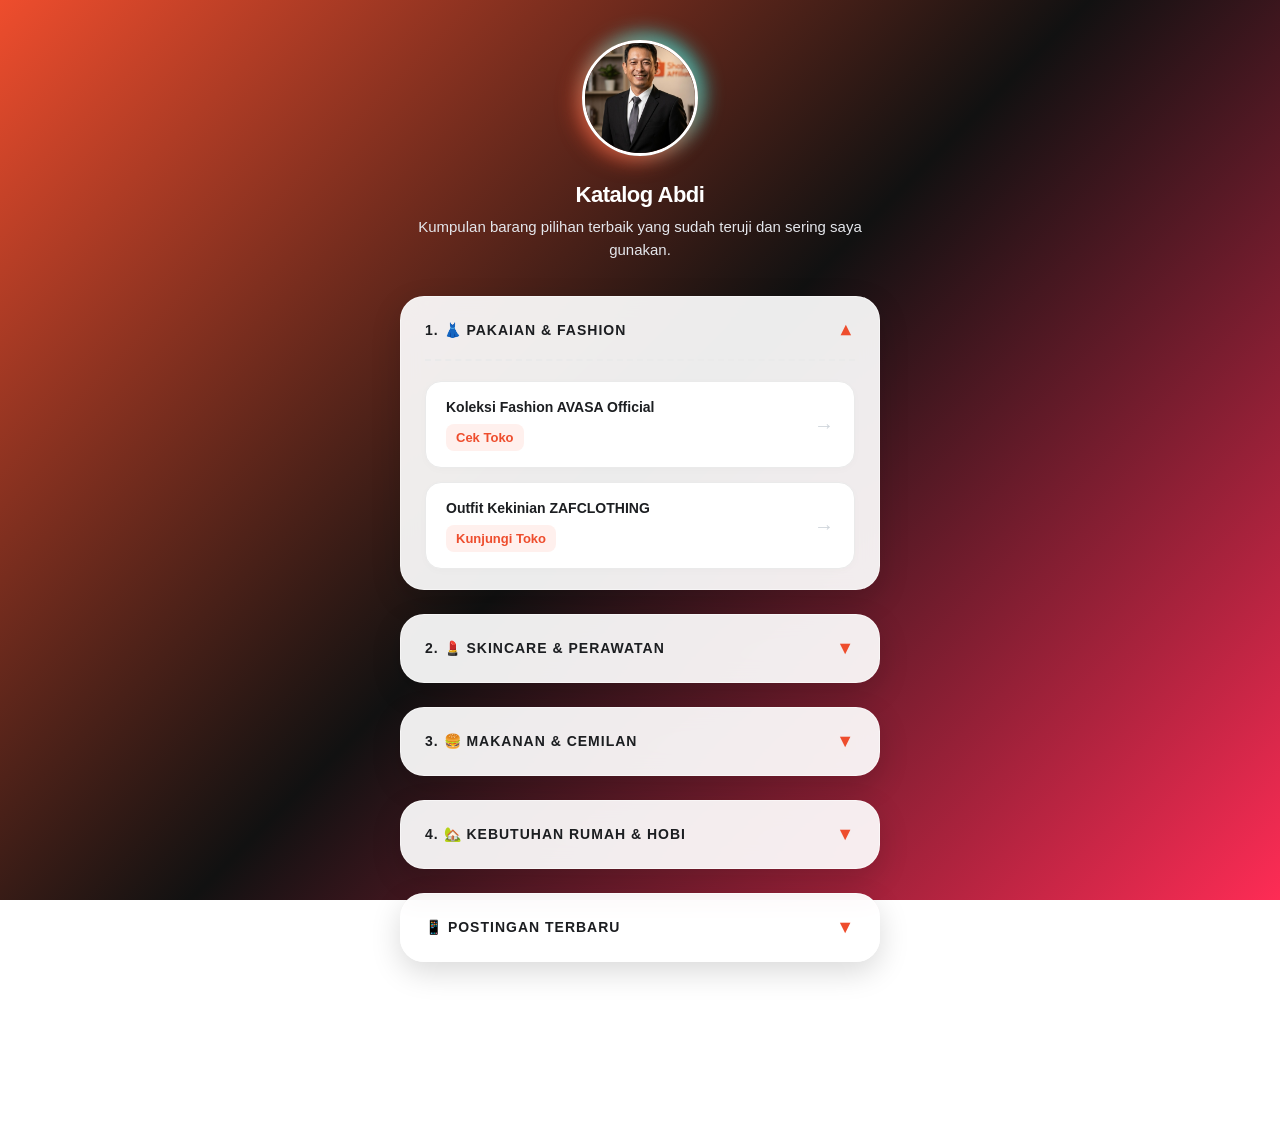
==== index.html @ 05d5362e "Update index.html" ====
<!DOCTYPE html>

<html lang="id">
<head>
<meta charset="UTF-8">
<meta name="viewport" content="width=device-width, initial-scale=1.0">
<title>Rekomendasi Pilihan | abdisyaif.com</title>

<link rel="icon" type="image/png" href="favicon.png">

<style>
    :root {
        --primary: #ee4d2d; /* Warna khas Shopee */
        --bg-color: #f0f2f5;
        --text-main: #1c1e21;
        --text-muted: #606770;
        --card-bg: #ffffff;
    }

    body { 
        font-family: -apple-system, BlinkMacSystemFont, "Segoe UI", Roboto, Helvetica, Arial, sans-serif; 
        background: linear-gradient(135deg, #ee4d2d 0%, #111111 50%, #fe2c55 100%);
        background-attachment: fixed; 
        color: var(--text-main); 
        margin: 0; 
        padding: 0; 
        line-height: 1.5;
        min-height: 100vh;
    }

    .container { 
        max-width: 480px; 
        margin: 0 auto; 
        padding: 40px 20px; 
    }

    /* Bagian Profil */
    .profile-section { 
        text-align: center; 
        margin-bottom: 35px; 
    }

   .profile-img { 
        width: 110px; 
        height: 110px; 
        border-radius: 50%; 
        object-fit: cover;
        border: 3px solid #ffffff;
        box-shadow: -5px 5px 20px rgba(238, 77, 45, 0.8), 5px -5px 20px rgba(37, 244, 238, 0.8);
        margin-bottom: 15px;
    }

    .profile-name { 
        font-size: 22px; 
        font-weight: 700; 
        margin: 0 0 5px 0; 
        letter-spacing: -0.5px;
        color: #ffffff; 
    }

    .profile-bio { 
        font-size: 15px; 
        color: #e4e6eb; 
        margin: 0; 
    }
    
    /* Menu Lipat (Accordion / Details) - Premium Glassmorphism */
    details.category-card { 
        background: rgba(255, 255, 255, 0.92); 
        backdrop-filter: blur(12px); 
        -webkit-backdrop-filter: blur(12px);
        border-radius: 24px; 
        padding: 20px 24px; 
        margin-bottom: 24px; 
        box-shadow: 0 10px 30px rgba(0, 0, 0, 0.15); 
        border: 1px solid rgba(255, 255, 255, 0.5); 
        transition: all 0.3s ease;
    }

    /* Judul Menu Lipat */
    summary.category-header { 
        font-size: 14px; 
        font-weight: 800; 
        display: flex; 
        justify-content: space-between;
        align-items: center; 
        color: #1c1e21;
        text-transform: uppercase; 
        letter-spacing: 1px; 
        cursor: pointer;
        list-style: none; /* Menyembunyikan panah bawaan browser */
        outline: none;
    }

    /* Menyembunyikan panah bawaan di Safari/Chrome */
    summary.category-header::-webkit-details-marker {
        display: none;
    }

    /* Ikon Panah Buka Tutup */
    .toggle-icon {
        font-size: 18px;
        transition: transform 0.3s ease;
        color: var(--primary);
    }

    /* Putar ikon saat menu dibuka */
    details[open] .toggle-icon {
        transform: rotate(180deg);
    }

    /* Jarak antara judul dan isi saat dibuka */
    details[open] summary.category-header {
        margin-bottom: 20px;
        border-bottom: 2px dashed #eaeaea;
        padding-bottom: 15px;
    }

    /* Animasi Isi Konten */
    .category-content {
        animation: fadeIn 0.4s ease-in-out;
    }

    @keyframes fadeIn {
        from { opacity: 0; transform: translateY(-10px); }
        to { opacity: 1; transform: translateY(0); }
    }

    /* Tombol Link & Harga (Upgrade UI/UX) */
    .link-item { 
        display: flex; 
        justify-content: space-between;
        align-items: center;
        background: #ffffff; 
        padding: 16px 20px; 
        margin-bottom: 14px; 
        border-radius: 16px; 
        text-decoration: none; 
        color: #1c1e21; 
        border: 1px solid #eaeaea; 
        box-shadow: 0 2px 8px rgba(0,0,0,0.02);
        transition: all 0.3s cubic-bezier(0.25, 0.8, 0.25, 1); 
    }

    .link-item:last-child {
        margin-bottom: 0;
    }

    .link-item:hover { 
        background: #ffffff; 
        border-color: #ee4d2d; 
        transform: translateY(-4px) scale(1.01); 
        box-shadow: 0 12px 24px rgba(238, 77, 45, 0.15); 
    }

    /* Bagian Informasi Produk & Harga */
    .item-info {
        display: flex;
        flex-direction: column;
        gap: 6px;
        padding-right: 15px;
    }

    .item-title {
        font-weight: 600; 
        font-size: 14px;
        line-height: 1.4;
    }

    .item-price {
        font-weight: 800;
        font-size: 13px;
        color: #ee4d2d; /* Warna Oranye Shopee */
        background: #fff0ed;
        padding: 4px 10px;
        border-radius: 8px;
        display: inline-block;
        width: fit-content;
    }

    .link-item .arrow {
        color: #ced4da;
        font-size: 20px;
        transition: all 0.3s ease;
    }

    .link-item:hover .arrow {
        color: #ee4d2d;
        transform: translateX(6px); 
    }

    /* Container iframe khusus agar responsif */
    .iframe-container {
        display: flex;
        justify-content: center;
        width: 100%;
        overflow: hidden;
        border-radius: 12px;
        margin-top: 15px;
    }

    /* Footer Pro Upgrade */
    .footer {
        text-align: center;
        margin-top: 40px;
        font-size: 13px;
        color: rgba(255, 255, 255, 0.7); 
        padding-bottom: 40px;
    }

    .footer-links {
        margin-bottom: 12px;
    }

    .footer-links a {
        color: #ffffff;
        text-decoration: none;
        margin: 0 12px;
        font-weight: 600;
        letter-spacing: 0.5px;
        transition: color 0.3s ease;
    }

    .footer-links a:hover {
        color: #25f4ee; 
    }
</style>
</head>
<body>
<div class="container">

    <div class="profile-section">
        <img src="profile-img.jpg" alt="Profile" class="profile-img">
        <h1 class="profile-name">Katalog Abdi</h1>
        <p class="profile-bio">Kumpulan barang pilihan terbaik yang sudah teruji dan sering saya gunakan.</p>
    </div>

    <details class="category-card" open> 
        <summary class="category-header">
            <span>1. 👗 Pakaian & Fashion</span>
            <span class="toggle-icon">▼</span>
        </summary>
        <div class="category-content">
            <a href="[https://s.shopee.co.id/2qPnlwQar3](https://s.shopee.co.id/2qPnlwQar3)" class="link-item" target="_blank">
                <div class="item-info">
                    <span class="item-title">Koleksi Fashion AVASA Official</span>
                    <span class="item-price">Cek Toko</span>
                </div>
                <span class="arrow">→</span>
            </a>
            <a href="[https://s.shopee.co.id/8ARK7k6I2b](https://s.shopee.co.id/8ARK7k6I2b)" class="link-item" target="_blank">
                <div class="item-info">
                    <span class="item-title">Outfit Kekinian ZAFCLOTHING</span>
                    <span class="item-price">Kunjungi Toko</span>
                </div>
                <span class="arrow">→</span>
            </a>
        </div>
    </details>

    <details class="category-card">
        <summary class="category-header">
            <span>2. 💄 Skincare & Perawatan</span>
            <span class="toggle-icon">▼</span>
        </summary>
        <div class="category-content">
            <a href="[https://s.shopee.co.id/70FMjbAjQ3](https://s.shopee.co.id/70FMjbAjQ3)" class="link-item" target="_blank">
                <div class="item-info">
                    <span class="item-title">Produk Kesehatan Herbaltire</span>
                    <span class="item-price">Cek Toko</span>
                </div>
                <span class="arrow">→</span>
            </a>
            <a href="[https://s.shopee.co.id/40blA5M9U8](https://s.shopee.co.id/40blA5M9U8)" class="link-item" target="_blank">
                <div class="item-info">
                    <span class="item-title">Perawatan Kulit & Wajah VSkin_</span>
                    <span class="item-price">Kunjungi Toko</span>
                </div>
                <span class="arrow">→</span>
            </a>
        </div>
    </details>

    <details class="category-card">
        <summary class="category-header">
            <span>3. 🍔 Makanan & Cemilan</span>
            <span class="toggle-icon">▼</span>
        </summary>
        <div class="category-content">
            <a href="[https://s.shopee.co.id/gLJBxYqFQ](https://s.shopee.co.id/gLJBxYqFQ)" class="link-item" target="_blank">
                <div class="item-info">
                    <span class="item-title">Pusat Cemilan Dapoer FreLin</span>
                    <span class="item-price">Cek Toko</span>
                </div>
                <span class="arrow">→</span>
            </a>
            <a href="[https://s.shopee.co.id/7poTj87YjG](https://s.shopee.co.id/7poTj87YjG)" class="link-item" target="_blank">
                <div class="item-info">
                    <span class="item-title">Aneka Snack & Kuliner Station</span>
                    <span class="item-price">Kunjungi Toko</span>
                </div>
                <span class="arrow">→</span>
            </a>
        </div>
    </details>

    <details class="category-card">
        <summary class="category-header">
            <span>4. 🏡 Kebutuhan Rumah & Hobi</span>
            <span class="toggle-icon">▼</span>
        </summary>
        <div class="category-content">
            <a href="[https://s.shopee.co.id/9zsyJ6zJJs](https://s.shopee.co.id/9zsyJ6zJJs)" class="link-item" target="_blank">
                <div class="item-info">
                    <span class="item-title">Perabotan & LUMIERE Lampu.ID</span>
                    <span class="item-price">Cek Toko</span>
                </div>
                <span class="arrow">→</span>
            </a>
            <a href="[https://s.shopee.co.id/9KdHVt1qfg](https://s.shopee.co.id/9KdHVt1qfg)" class="link-item" target="_blank">
                <div class="item-info">
                    <span class="item-title">Perlengkapan Hobi Jaring</span>
                    <span class="item-price">Kunjungi Toko</span>
                </div>
                <span class="arrow">→</span>
            </a>
        </div>
    </details>

    <details class="category-card">
        <summary class="category-header">
            <span>📱 Postingan Terbaru</span>
            <span class="toggle-icon">▼</span>
        </summary>
        <div class="category-content">
            <div class="iframe-container">
                <iframe src="[https://www.facebook.com/plugins/post.php?href=https%3A%2F%2Fwww.facebook.com%2Fpermalink.php%3Fstory_fbid%3Dpfbid02dsQit1qGiA2AaQjWmEbW8w5V48qZBqmXisScyNWSgWm8MKDvRsN7XXFY15aE6aP9l%26id%3D61583923666531&show_text=true&width=500](https://www.facebook.com/plugins/post.php?href=https%3A%2F%2Fwww.facebook.com%2Fpermalink.php%3Fstory_fbid%3Dpfbid02dsQit1qGiA2AaQjWmEbW8w5V48qZBqmXisScyNWSgWm8MKDvRsN7XXFY15aE6aP9l%26id%3D61583923666531&show_text=true&width=500)" width="100%" height="512" style="border:none;overflow:hidden; max-width: 500px;" scrolling="no" frameborder="0" allowfullscreen="true" allow="autoplay; clipboard-write; encrypted-media; picture-in-picture; web-share"></iframe>
            </div>
        </div>
    </details>

    <div class="footer">
        <div class="footer-links">
            <a href="[https://abdisyaif.com](https://abdisyaif.com)" target="_blank">Website</a> •
            <a href="[https://www.facebook.com/Samba06](https://www.facebook.com/Samba06)" target="_blank">Facebook</a> •
            <a href="[https://www.tiktok.com/@abdi.syaif?_r=1&_t=ZS-94dPt4PjBWj](https://www.tiktok.com/@abdi.syaif?_r=1&_t=ZS-94dPt4PjBWj)" target="_blank">TikTok</a>
        </div>
        © 2026 Abdi. Kumpulan Rekomendasi Pilihan.
    </div>

</div>
</body>
</html>
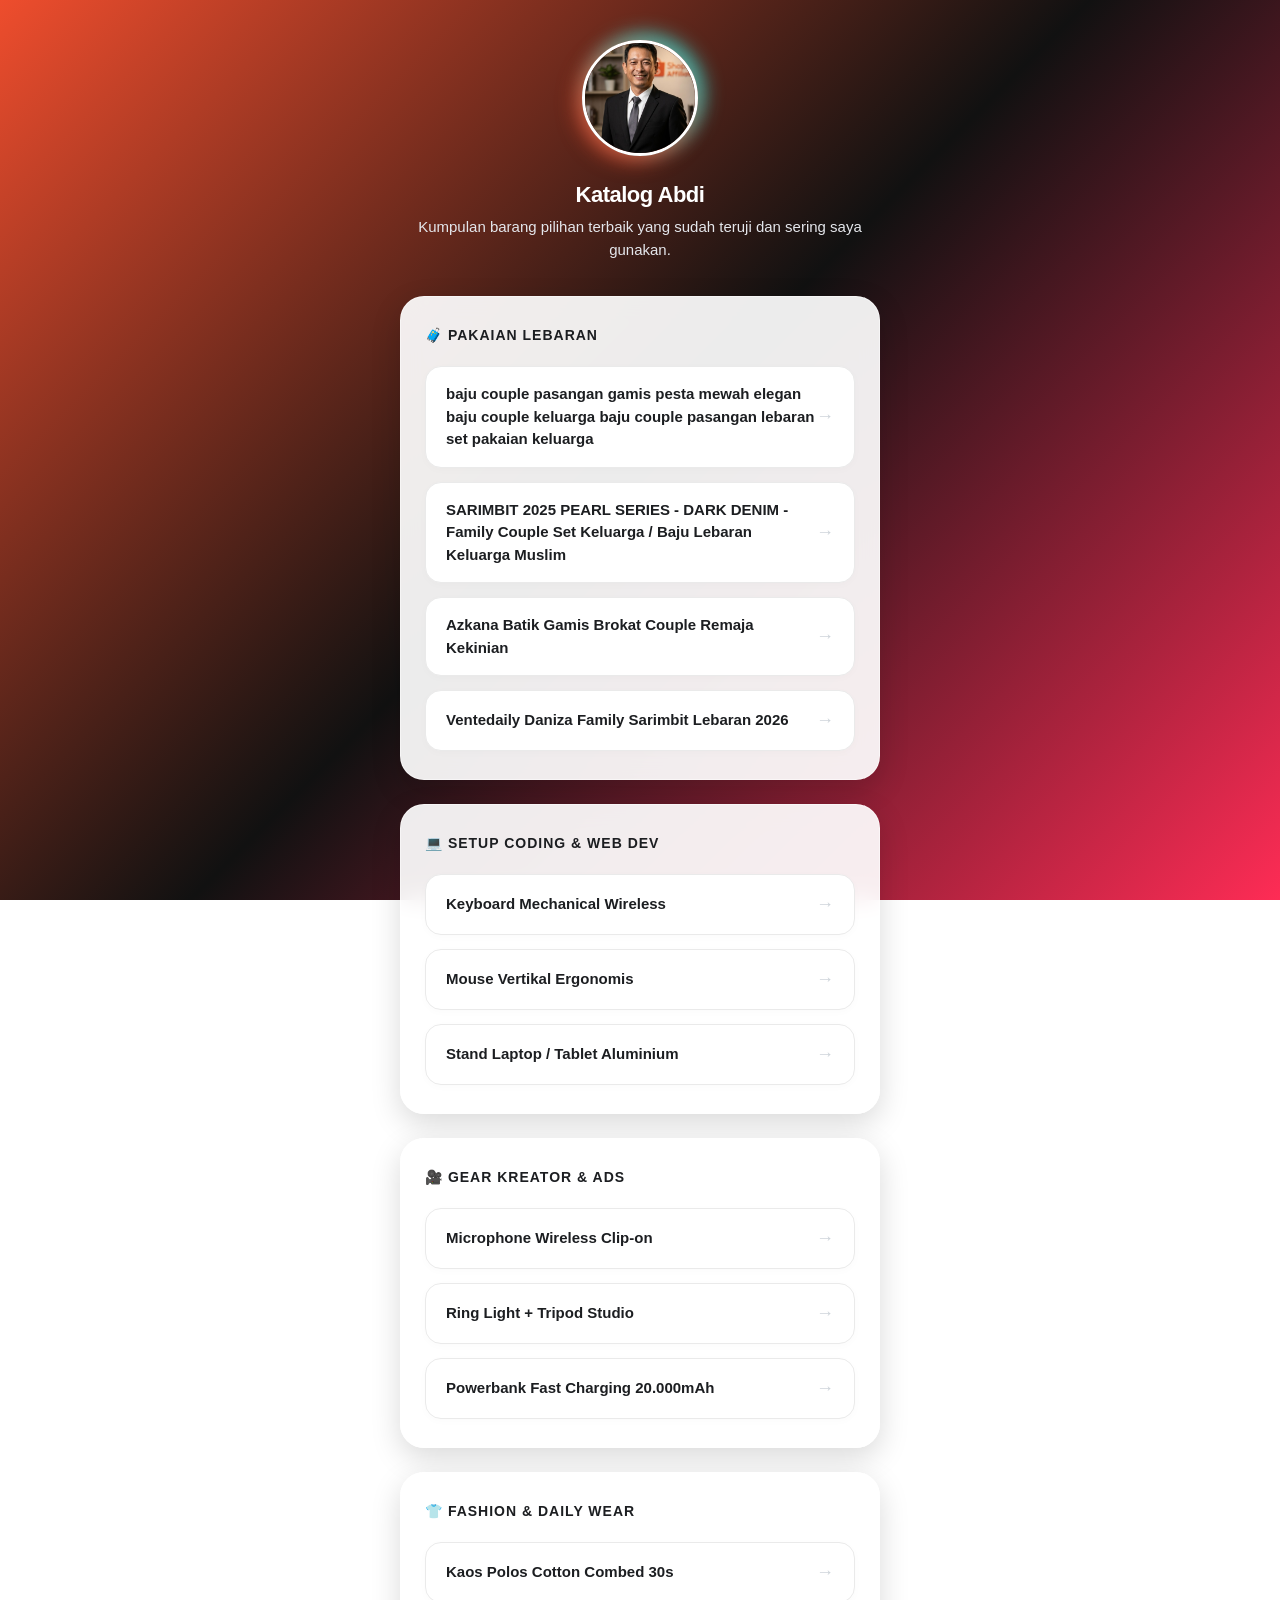
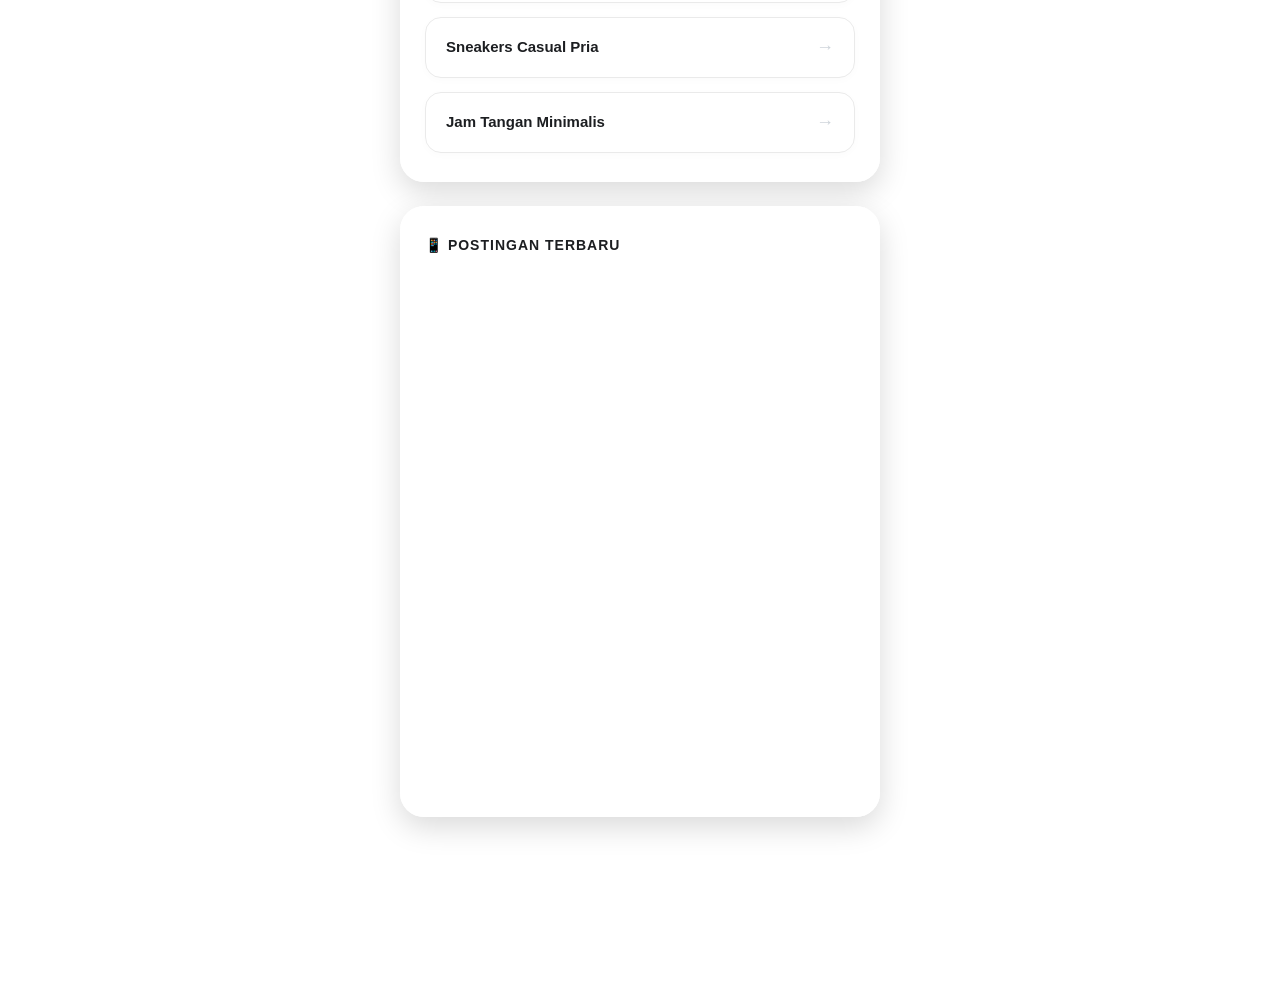
==== commit 951442e2: "Update index.html" ====
--- a/index.html
+++ b/index.html
@@ -1,353 +1,250 @@
 <!DOCTYPE html>
-
 <html lang="id">
 <head>
-<meta charset="UTF-8">
-<meta name="viewport" content="width=device-width, initial-scale=1.0">
-<title>Rekomendasi Pilihan | abdisyaif.com</title>
-
-<link rel="icon" type="image/png" href="favicon.png">
-
-<style>
-    :root {
-        --primary: #ee4d2d; /* Warna khas Shopee */
-        --bg-color: #f0f2f5;
-        --text-main: #1c1e21;
-        --text-muted: #606770;
-        --card-bg: #ffffff;
-    }
-
-    body { 
-        font-family: -apple-system, BlinkMacSystemFont, "Segoe UI", Roboto, Helvetica, Arial, sans-serif; 
-        background: linear-gradient(135deg, #ee4d2d 0%, #111111 50%, #fe2c55 100%);
-        background-attachment: fixed; 
-        color: var(--text-main); 
-        margin: 0; 
-        padding: 0; 
-        line-height: 1.5;
-        min-height: 100vh;
-    }
-
-    .container { 
-        max-width: 480px; 
-        margin: 0 auto; 
-        padding: 40px 20px; 
-    }
-
-    /* Bagian Profil */
-    .profile-section { 
-        text-align: center; 
-        margin-bottom: 35px; 
-    }
-
-   .profile-img { 
-        width: 110px; 
-        height: 110px; 
-        border-radius: 50%; 
-        object-fit: cover;
-        border: 3px solid #ffffff;
-        box-shadow: -5px 5px 20px rgba(238, 77, 45, 0.8), 5px -5px 20px rgba(37, 244, 238, 0.8);
-        margin-bottom: 15px;
-    }
-
-    .profile-name { 
-        font-size: 22px; 
-        font-weight: 700; 
-        margin: 0 0 5px 0; 
-        letter-spacing: -0.5px;
-        color: #ffffff; 
-    }
-
-    .profile-bio { 
-        font-size: 15px; 
-        color: #e4e6eb; 
-        margin: 0; 
-    }
+    <meta charset="UTF-8">
+    <meta name="viewport" content="width=device-width, initial-scale=1.0">
+    <title>Rekomendasi Pilihan | abdisyaif.com</title>
     
-    /* Menu Lipat (Accordion / Details) - Premium Glassmorphism */
-    details.category-card { 
-        background: rgba(255, 255, 255, 0.92); 
-        backdrop-filter: blur(12px); 
-        -webkit-backdrop-filter: blur(12px);
-        border-radius: 24px; 
-        padding: 20px 24px; 
-        margin-bottom: 24px; 
-        box-shadow: 0 10px 30px rgba(0, 0, 0, 0.15); 
-        border: 1px solid rgba(255, 255, 255, 0.5); 
-        transition: all 0.3s ease;
-    }
-
-    /* Judul Menu Lipat */
-    summary.category-header { 
-        font-size: 14px; 
-        font-weight: 800; 
-        display: flex; 
-        justify-content: space-between;
-        align-items: center; 
-        color: #1c1e21;
-        text-transform: uppercase; 
-        letter-spacing: 1px; 
-        cursor: pointer;
-        list-style: none; /* Menyembunyikan panah bawaan browser */
-        outline: none;
-    }
-
-    /* Menyembunyikan panah bawaan di Safari/Chrome */
-    summary.category-header::-webkit-details-marker {
-        display: none;
-    }
-
-    /* Ikon Panah Buka Tutup */
-    .toggle-icon {
-        font-size: 18px;
-        transition: transform 0.3s ease;
-        color: var(--primary);
-    }
-
-    /* Putar ikon saat menu dibuka */
-    details[open] .toggle-icon {
-        transform: rotate(180deg);
-    }
-
-    /* Jarak antara judul dan isi saat dibuka */
-    details[open] summary.category-header {
-        margin-bottom: 20px;
-        border-bottom: 2px dashed #eaeaea;
-        padding-bottom: 15px;
-    }
-
-    /* Animasi Isi Konten */
-    .category-content {
-        animation: fadeIn 0.4s ease-in-out;
-    }
-
-    @keyframes fadeIn {
-        from { opacity: 0; transform: translateY(-10px); }
-        to { opacity: 1; transform: translateY(0); }
-    }
-
-    /* Tombol Link & Harga (Upgrade UI/UX) */
-    .link-item { 
-        display: flex; 
-        justify-content: space-between;
-        align-items: center;
-        background: #ffffff; 
-        padding: 16px 20px; 
-        margin-bottom: 14px; 
-        border-radius: 16px; 
-        text-decoration: none; 
-        color: #1c1e21; 
-        border: 1px solid #eaeaea; 
-        box-shadow: 0 2px 8px rgba(0,0,0,0.02);
-        transition: all 0.3s cubic-bezier(0.25, 0.8, 0.25, 1); 
-    }
-
-    .link-item:last-child {
-        margin-bottom: 0;
-    }
-
-    .link-item:hover { 
-        background: #ffffff; 
-        border-color: #ee4d2d; 
-        transform: translateY(-4px) scale(1.01); 
-        box-shadow: 0 12px 24px rgba(238, 77, 45, 0.15); 
-    }
-
-    /* Bagian Informasi Produk & Harga */
-    .item-info {
-        display: flex;
-        flex-direction: column;
-        gap: 6px;
-        padding-right: 15px;
-    }
-
-    .item-title {
-        font-weight: 600; 
-        font-size: 14px;
-        line-height: 1.4;
-    }
-
-    .item-price {
-        font-weight: 800;
-        font-size: 13px;
-        color: #ee4d2d; /* Warna Oranye Shopee */
-        background: #fff0ed;
-        padding: 4px 10px;
-        border-radius: 8px;
-        display: inline-block;
-        width: fit-content;
-    }
-
-    .link-item .arrow {
-        color: #ced4da;
-        font-size: 20px;
-        transition: all 0.3s ease;
-    }
-
-    .link-item:hover .arrow {
-        color: #ee4d2d;
-        transform: translateX(6px); 
-    }
-
-    /* Container iframe khusus agar responsif */
-    .iframe-container {
-        display: flex;
-        justify-content: center;
-        width: 100%;
-        overflow: hidden;
-        border-radius: 12px;
-        margin-top: 15px;
-    }
-
-    /* Footer Pro Upgrade */
-    .footer {
-        text-align: center;
-        margin-top: 40px;
-        font-size: 13px;
-        color: rgba(255, 255, 255, 0.7); 
-        padding-bottom: 40px;
-    }
-
-    .footer-links {
-        margin-bottom: 12px;
-    }
-
-    .footer-links a {
-        color: #ffffff;
-        text-decoration: none;
-        margin: 0 12px;
-        font-weight: 600;
-        letter-spacing: 0.5px;
-        transition: color 0.3s ease;
-    }
-
-    .footer-links a:hover {
-        color: #25f4ee; 
-    }
-</style>
+    <style>
+        :root {
+            --primary: #ee4d2d; /* Warna khas Shopee */
+            --bg-color: #f0f2f5;
+            --text-main: #1c1e21;
+            --text-muted: #606770;
+            --card-bg: #ffffff;
+        }
+
+      body { 
+            font-family: -apple-system, BlinkMacSystemFont, "Segoe UI", Roboto, Helvetica, Arial, sans-serif; 
+            /* Perpaduan Latar: Shopee Orange ke TikTok Dark/Pink */
+            background: linear-gradient(135deg, #ee4d2d 0%, #111111 50%, #fe2c55 100%);
+            background-attachment: fixed; /* Agar background tidak terpotong saat scroll */
+            color: var(--text-main); 
+            margin: 0; 
+            padding: 0; 
+            line-height: 1.5;
+            min-height: 100vh;
+        }
+
+        .container { 
+            max-width: 480px; 
+            margin: 0 auto; 
+            padding: 40px 20px; 
+        }
+
+        /* Bagian Profil */
+        .profile-section { 
+            text-align: center; 
+            margin-bottom: 35px; 
+        }
+
+       .profile-img { 
+            width: 110px; 
+            height: 110px; 
+            border-radius: 50%; 
+            object-fit: cover;
+            border: 3px solid #ffffff;
+            /* Efek cahaya menyala: Orange Shopee (kiri) & Cyan TikTok (kanan) */
+            box-shadow: -5px 5px 20px rgba(238, 77, 45, 0.8), 5px -5px 20px rgba(37, 244, 238, 0.8);
+            margin-bottom: 15px;
+        }
+
+        .profile-name { 
+            font-size: 22px; 
+            font-weight: 700; 
+            margin: 0 0 5px 0; 
+            letter-spacing: -0.5px;
+            color: #ffffff; /* Teks diubah jadi putih */
+        }
+
+        .profile-bio { 
+            font-size: 15px; 
+            color: #e4e6eb; /* Teks bio diubah jadi putih redup */
+            margin: 0; 
+        }
+        
+        /* Bagian Kategori (Upgrade Premium Glassmorphism) */
+        .category-card { 
+            background: rgba(255, 255, 255, 0.92); /* Putih sedikit transparan */
+            backdrop-filter: blur(12px); /* Efek blur/kaca ala Apple */
+            -webkit-backdrop-filter: blur(12px);
+            border-radius: 24px; /* Sudut lebih membulat kekinian */
+            padding: 28px 24px; 
+            margin-bottom: 24px; 
+            box-shadow: 0 10px 30px rgba(0, 0, 0, 0.15); /* Bayangan lebih dalam dan dramatis */
+            border: 1px solid rgba(255, 255, 255, 0.5); /* Garis tepi tipis efek kaca */
+        }
+
+        .category-header { 
+            font-size: 14px; 
+            font-weight: 800; 
+            margin-bottom: 20px; 
+            display: flex; 
+            align-items: center; 
+            gap: 10px; 
+            color: #1c1e21;
+            text-transform: uppercase; /* Huruf kapital semua agar lebih tegas */
+            letter-spacing: 1px; /* Jarak antar huruf */
+            /* Border bawah dihapus agar lebih bersih/clean */
+        }
+
+        /* Tombol Link */
+        /* Tombol Link (Upgrade UI/UX) */
+        .link-item { 
+            display: flex; 
+            justify-content: space-between;
+            align-items: center;
+            background: #ffffff; 
+            padding: 16px 20px; 
+            margin-bottom: 14px; 
+            border-radius: 16px; 
+            text-decoration: none; 
+            color: #1c1e21; 
+            font-weight: 600; 
+            font-size: 15px;
+            border: 1px solid #eaeaea; 
+            box-shadow: 0 2px 8px rgba(0,0,0,0.02);
+            transition: all 0.3s cubic-bezier(0.25, 0.8, 0.25, 1); /* Transisi ala aplikasi pro */
+        }
+
+        .link-item:last-child {
+            margin-bottom: 0;
+        }
+
+        .link-item:hover { 
+            background: #ffffff; 
+            border-color: #ee4d2d; /* Garis berubah warna Shopee */
+            transform: translateY(-4px) scale(1.01); /* Efek timbul dan sedikit membesar */
+            box-shadow: 0 12px 24px rgba(238, 77, 45, 0.15); /* Bayangan warna oranye */
+        }
+
+        .link-item .arrow {
+            color: #ced4da;
+            font-size: 18px;
+            transition: all 0.3s ease;
+        }
+
+        .link-item:hover .arrow {
+            color: #ee4d2d;
+            transform: translateX(6px); /* Animasi panah bergeser ke kanan saat disentuh */
+        }
+
+        /* Container iframe khusus agar responsif */
+        .iframe-container {
+            display: flex;
+            justify-content: center;
+            width: 100%;
+            overflow: hidden;
+            border-radius: 12px;
+        }
+
+        /* Footer Pro Upgrade */
+        .footer {
+            text-align: center;
+            margin-top: 40px;
+            font-size: 13px;
+            color: rgba(255, 255, 255, 0.7); /* Putih sedikit transparan */
+            padding-bottom: 40px;
+        }
+
+        .footer-links {
+            margin-bottom: 12px;
+        }
+
+        .footer-links a {
+            color: #ffffff;
+            text-decoration: none;
+            margin: 0 12px;
+            font-weight: 600;
+            letter-spacing: 0.5px;
+            transition: color 0.3s ease;
+        }
+
+        .footer-links a:hover {
+            color: #25f4ee; /* Berubah jadi warna neon TikTok saat disentuh */
+        }
+    </style>
 </head>
 <body>
-<div class="container">
-
-    <div class="profile-section">
-        <img src="profile-img.jpg" alt="Profile" class="profile-img">
-        <h1 class="profile-name">Katalog Abdi</h1>
-        <p class="profile-bio">Kumpulan barang pilihan terbaik yang sudah teruji dan sering saya gunakan.</p>
+    <div class="container">
+        
+        <div class="profile-section">
+            <img src="profile-img.jpg" alt="Profile" class="profile-img">
+            <h1 class="profile-name">Katalog Abdi</h1>
+            <p class="profile-bio">Kumpulan barang pilihan terbaik yang sudah teruji dan sering saya gunakan.</p>
+        </div>
+
+        <div class="category-card">
+            <div class="category-header">🧳 Pakaian Lebaran</div>
+            <a href="https://s.shopee.co.id/8ph03qdBiw" class="link-item" target="_blank">
+                baju couple pasangan gamis pesta mewah elegan baju couple keluarga baju couple pasangan lebaran set pakaian keluarga <span class="arrow">→</span>
+            </a>
+            <a href="https://s.shopee.co.id/AKVnp5gEQy" class="link-item" target="_blank">
+                SARIMBIT 2025 PEARL SERIES - DARK DENIM - Family Couple Set Keluarga / Baju Lebaran Keluarga Muslim <span class="arrow">→</span>
+            </a>
+            <a href="https://s.shopee.co.id/9AJqRDMcTg" class="link-item" target="_blank">
+                Azkana Batik Gamis Brokat Couple Remaja Kekinian <span class="arrow">→</span>
+            </a>
+            <a href="https://s.shopee.co.id/9fG72H3wzF" class="link-item" target="_blank">
+                Ventedaily Daniza Family Sarimbit Lebaran 2026 <span class="arrow">→</span>
+            </a>
+        </div>
+
+        <div class="category-card">
+            <div class="category-header">💻 Setup Coding & Web Dev</div>
+            <a href="LINK_SHOPEE_DISINI" class="link-item" target="_blank">
+                Keyboard Mechanical Wireless <span class="arrow">→</span>
+            </a>
+            <a href="LINK_SHOPEE_DISINI" class="link-item" target="_blank">
+                Mouse Vertikal Ergonomis <span class="arrow">→</span>
+            </a>
+            <a href="LINK_SHOPEE_DISINI" class="link-item" target="_blank">
+                Stand Laptop / Tablet Aluminium <span class="arrow">→</span>
+            </a>
+        </div>
+
+        <div class="category-card">
+            <div class="category-header">🎥 Gear Kreator & Ads</div>
+            <a href="LINK_SHOPEE_DISINI" class="link-item" target="_blank">
+                Microphone Wireless Clip-on <span class="arrow">→</span>
+            </a>
+            <a href="LINK_SHOPEE_DISINI" class="link-item" target="_blank">
+                Ring Light + Tripod Studio <span class="arrow">→</span>
+            </a>
+            <a href="LINK_SHOPEE_DISINI" class="link-item" target="_blank">
+                Powerbank Fast Charging 20.000mAh <span class="arrow">→</span>
+            </a>
+        </div>
+
+        <div class="category-card">
+            <div class="category-header">👕 Fashion & Daily Wear</div>
+            <a href="LINK_SHOPEE_DISINI" class="link-item" target="_blank">
+                Kaos Polos Cotton Combed 30s <span class="arrow">→</span>
+            </a>
+            <a href="LINK_SHOPEE_DISINI" class="link-item" target="_blank">
+                Sneakers Casual Pria <span class="arrow">→</span>
+            </a>
+            <a href="LINK_SHOPEE_DISINI" class="link-item" target="_blank">
+                Jam Tangan Minimalis <span class="arrow">→</span>
+            </a>
+        </div>
+
+        <div class="category-card">
+            <div class="category-header">📱 Postingan Terbaru</div>
+            <div class="iframe-container">
+                <iframe src="https://www.facebook.com/plugins/post.php?href=https%3A%2F%2Fwww.facebook.com%2Fpermalink.php%3Fstory_fbid%3Dpfbid02dsQit1qGiA2AaQjWmEbW8w5V48qZBqmXisScyNWSgWm8MKDvRsN7XXFY15aE6aP9l%26id%3D61583923666531&show_text=true&width=500" width="100%" height="512" style="border:none;overflow:hidden; max-width: 500px;" scrolling="no" frameborder="0" allowfullscreen="true" allow="autoplay; clipboard-write; encrypted-media; picture-in-picture; web-share"></iframe>
+            </div>
+        </div>
+
+        <div class="footer">
+            <div class="footer-links">
+                <a href="https://abdisyaif.com" target="_blank">Website</a> •
+                <a href="https://www.facebook.com/Samba06" target="_blank">Facebook</a> •
+                <a href="https://www.tiktok.com/@abdi.syaif?_r=1&_t=ZS-94dPt4PjBWj" target="_blank">TikTok</a>
+            </div>
+            © 2026 Abdi. Kumpulan Rekomendasi Pilihan.
+        </div>
+
     </div>
-
-    <details class="category-card" open> 
-        <summary class="category-header">
-            <span>1. 👗 Pakaian & Fashion</span>
-            <span class="toggle-icon">▼</span>
-        </summary>
-        <div class="category-content">
-            <a href="[https://s.shopee.co.id/2qPnlwQar3](https://s.shopee.co.id/2qPnlwQar3)" class="link-item" target="_blank">
-                <div class="item-info">
-                    <span class="item-title">Koleksi Fashion AVASA Official</span>
-                    <span class="item-price">Cek Toko</span>
-                </div>
-                <span class="arrow">→</span>
-            </a>
-            <a href="[https://s.shopee.co.id/8ARK7k6I2b](https://s.shopee.co.id/8ARK7k6I2b)" class="link-item" target="_blank">
-                <div class="item-info">
-                    <span class="item-title">Outfit Kekinian ZAFCLOTHING</span>
-                    <span class="item-price">Kunjungi Toko</span>
-                </div>
-                <span class="arrow">→</span>
-            </a>
-        </div>
-    </details>
-
-    <details class="category-card">
-        <summary class="category-header">
-            <span>2. 💄 Skincare & Perawatan</span>
-            <span class="toggle-icon">▼</span>
-        </summary>
-        <div class="category-content">
-            <a href="[https://s.shopee.co.id/70FMjbAjQ3](https://s.shopee.co.id/70FMjbAjQ3)" class="link-item" target="_blank">
-                <div class="item-info">
-                    <span class="item-title">Produk Kesehatan Herbaltire</span>
-                    <span class="item-price">Cek Toko</span>
-                </div>
-                <span class="arrow">→</span>
-            </a>
-            <a href="[https://s.shopee.co.id/40blA5M9U8](https://s.shopee.co.id/40blA5M9U8)" class="link-item" target="_blank">
-                <div class="item-info">
-                    <span class="item-title">Perawatan Kulit & Wajah VSkin_</span>
-                    <span class="item-price">Kunjungi Toko</span>
-                </div>
-                <span class="arrow">→</span>
-            </a>
-        </div>
-    </details>
-
-    <details class="category-card">
-        <summary class="category-header">
-            <span>3. 🍔 Makanan & Cemilan</span>
-            <span class="toggle-icon">▼</span>
-        </summary>
-        <div class="category-content">
-            <a href="[https://s.shopee.co.id/gLJBxYqFQ](https://s.shopee.co.id/gLJBxYqFQ)" class="link-item" target="_blank">
-                <div class="item-info">
-                    <span class="item-title">Pusat Cemilan Dapoer FreLin</span>
-                    <span class="item-price">Cek Toko</span>
-                </div>
-                <span class="arrow">→</span>
-            </a>
-            <a href="[https://s.shopee.co.id/7poTj87YjG](https://s.shopee.co.id/7poTj87YjG)" class="link-item" target="_blank">
-                <div class="item-info">
-                    <span class="item-title">Aneka Snack & Kuliner Station</span>
-                    <span class="item-price">Kunjungi Toko</span>
-                </div>
-                <span class="arrow">→</span>
-            </a>
-        </div>
-    </details>
-
-    <details class="category-card">
-        <summary class="category-header">
-            <span>4. 🏡 Kebutuhan Rumah & Hobi</span>
-            <span class="toggle-icon">▼</span>
-        </summary>
-        <div class="category-content">
-            <a href="[https://s.shopee.co.id/9zsyJ6zJJs](https://s.shopee.co.id/9zsyJ6zJJs)" class="link-item" target="_blank">
-                <div class="item-info">
-                    <span class="item-title">Perabotan & LUMIERE Lampu.ID</span>
-                    <span class="item-price">Cek Toko</span>
-                </div>
-                <span class="arrow">→</span>
-            </a>
-            <a href="[https://s.shopee.co.id/9KdHVt1qfg](https://s.shopee.co.id/9KdHVt1qfg)" class="link-item" target="_blank">
-                <div class="item-info">
-                    <span class="item-title">Perlengkapan Hobi Jaring</span>
-                    <span class="item-price">Kunjungi Toko</span>
-                </div>
-                <span class="arrow">→</span>
-            </a>
-        </div>
-    </details>
-
-    <details class="category-card">
-        <summary class="category-header">
-            <span>📱 Postingan Terbaru</span>
-            <span class="toggle-icon">▼</span>
-        </summary>
-        <div class="category-content">
-            <div class="iframe-container">
-                <iframe src="[https://www.facebook.com/plugins/post.php?href=https%3A%2F%2Fwww.facebook.com%2Fpermalink.php%3Fstory_fbid%3Dpfbid02dsQit1qGiA2AaQjWmEbW8w5V48qZBqmXisScyNWSgWm8MKDvRsN7XXFY15aE6aP9l%26id%3D61583923666531&show_text=true&width=500](https://www.facebook.com/plugins/post.php?href=https%3A%2F%2Fwww.facebook.com%2Fpermalink.php%3Fstory_fbid%3Dpfbid02dsQit1qGiA2AaQjWmEbW8w5V48qZBqmXisScyNWSgWm8MKDvRsN7XXFY15aE6aP9l%26id%3D61583923666531&show_text=true&width=500)" width="100%" height="512" style="border:none;overflow:hidden; max-width: 500px;" scrolling="no" frameborder="0" allowfullscreen="true" allow="autoplay; clipboard-write; encrypted-media; picture-in-picture; web-share"></iframe>
-            </div>
-        </div>
-    </details>
-
-    <div class="footer">
-        <div class="footer-links">
-            <a href="[https://abdisyaif.com](https://abdisyaif.com)" target="_blank">Website</a> •
-            <a href="[https://www.facebook.com/Samba06](https://www.facebook.com/Samba06)" target="_blank">Facebook</a> •
-            <a href="[https://www.tiktok.com/@abdi.syaif?_r=1&_t=ZS-94dPt4PjBWj](https://www.tiktok.com/@abdi.syaif?_r=1&_t=ZS-94dPt4PjBWj)" target="_blank">TikTok</a>
-        </div>
-        © 2026 Abdi. Kumpulan Rekomendasi Pilihan.
-    </div>
-
-</div>
 </body>
 </html>
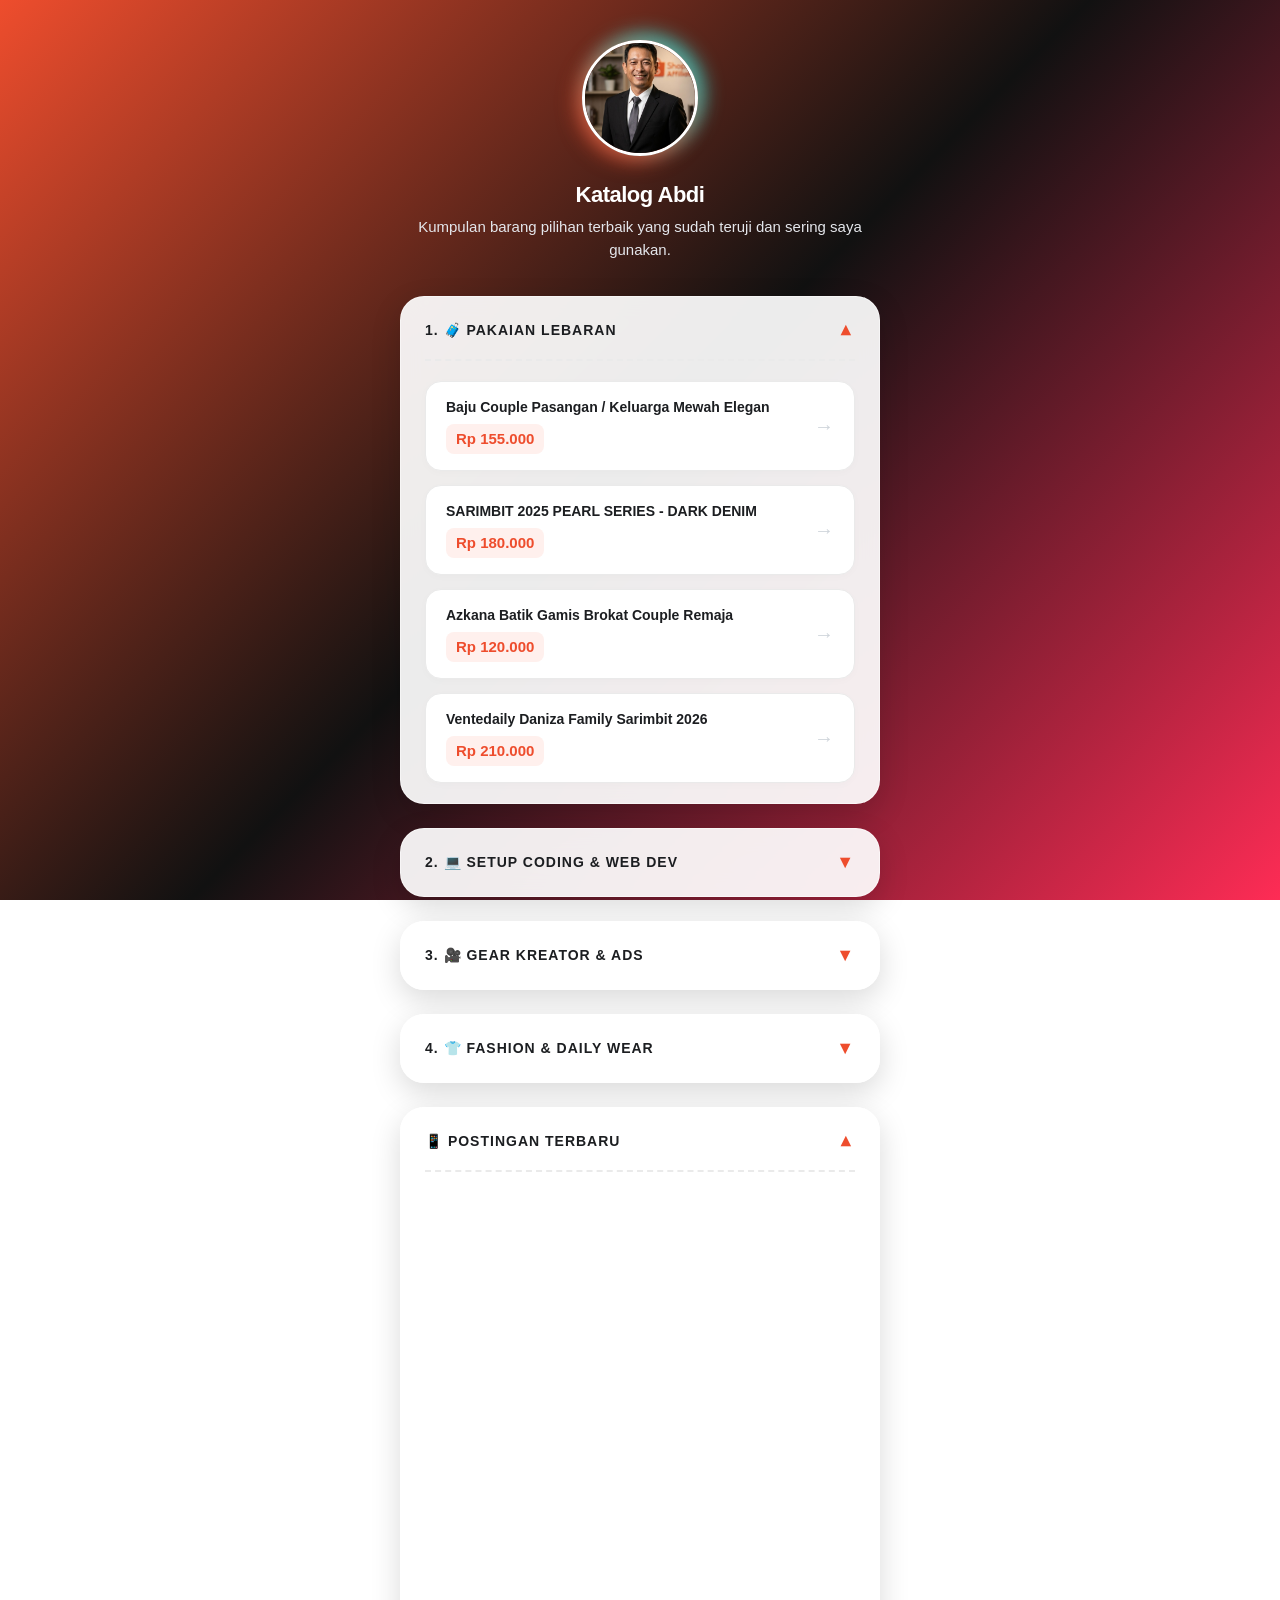
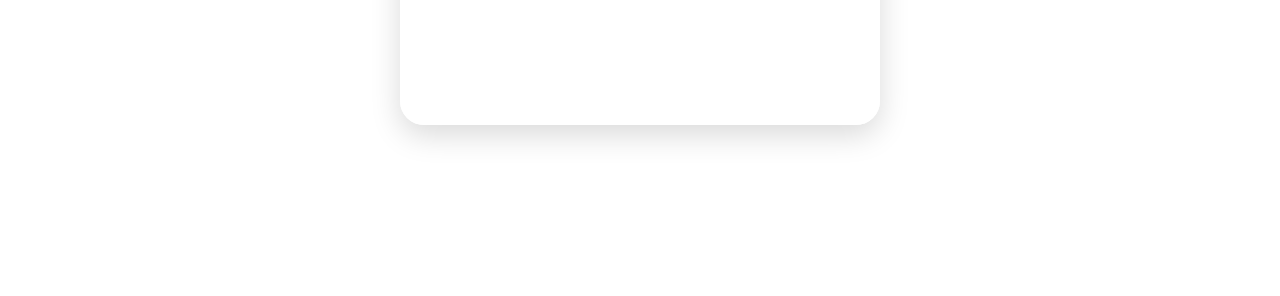
==== commit c5804028: "Update index.html" ====
--- a/index.html
+++ b/index.html
@@ -4,6 +4,8 @@
     <meta charset="UTF-8">
     <meta name="viewport" content="width=device-width, initial-scale=1.0">
     <title>Rekomendasi Pilihan | abdisyaif.com</title>
+    
+    <link rel="icon" type="image/png" href="favicon.png">
     
     <style>
         :root {
@@ -16,9 +18,8 @@
 
       body { 
             font-family: -apple-system, BlinkMacSystemFont, "Segoe UI", Roboto, Helvetica, Arial, sans-serif; 
-            /* Perpaduan Latar: Shopee Orange ke TikTok Dark/Pink */
             background: linear-gradient(135deg, #ee4d2d 0%, #111111 50%, #fe2c55 100%);
-            background-attachment: fixed; /* Agar background tidak terpotong saat scroll */
+            background-attachment: fixed; 
             color: var(--text-main); 
             margin: 0; 
             padding: 0; 
@@ -44,7 +45,6 @@
             border-radius: 50%; 
             object-fit: cover;
             border: 3px solid #ffffff;
-            /* Efek cahaya menyala: Orange Shopee (kiri) & Cyan TikTok (kanan) */
             box-shadow: -5px 5px 20px rgba(238, 77, 45, 0.8), 5px -5px 20px rgba(37, 244, 238, 0.8);
             margin-bottom: 15px;
         }
@@ -54,42 +54,78 @@
             font-weight: 700; 
             margin: 0 0 5px 0; 
             letter-spacing: -0.5px;
-            color: #ffffff; /* Teks diubah jadi putih */
+            color: #ffffff; 
         }
 
         .profile-bio { 
             font-size: 15px; 
-            color: #e4e6eb; /* Teks bio diubah jadi putih redup */
+            color: #e4e6eb; 
             margin: 0; 
         }
         
-        /* Bagian Kategori (Upgrade Premium Glassmorphism) */
-        .category-card { 
-            background: rgba(255, 255, 255, 0.92); /* Putih sedikit transparan */
-            backdrop-filter: blur(12px); /* Efek blur/kaca ala Apple */
+        /* Menu Lipat (Accordion / Details) - Premium Glassmorphism */
+        details.category-card { 
+            background: rgba(255, 255, 255, 0.92); 
+            backdrop-filter: blur(12px); 
             -webkit-backdrop-filter: blur(12px);
-            border-radius: 24px; /* Sudut lebih membulat kekinian */
-            padding: 28px 24px; 
+            border-radius: 24px; 
+            padding: 20px 24px; 
             margin-bottom: 24px; 
-            box-shadow: 0 10px 30px rgba(0, 0, 0, 0.15); /* Bayangan lebih dalam dan dramatis */
-            border: 1px solid rgba(255, 255, 255, 0.5); /* Garis tepi tipis efek kaca */
-        }
-
-        .category-header { 
+            box-shadow: 0 10px 30px rgba(0, 0, 0, 0.15); 
+            border: 1px solid rgba(255, 255, 255, 0.5); 
+            transition: all 0.3s ease;
+        }
+
+        /* Judul Menu Lipat */
+        summary.category-header { 
             font-size: 14px; 
             font-weight: 800; 
-            margin-bottom: 20px; 
             display: flex; 
+            justify-content: space-between;
             align-items: center; 
-            gap: 10px; 
             color: #1c1e21;
-            text-transform: uppercase; /* Huruf kapital semua agar lebih tegas */
-            letter-spacing: 1px; /* Jarak antar huruf */
-            /* Border bawah dihapus agar lebih bersih/clean */
-        }
-
-        /* Tombol Link */
-        /* Tombol Link (Upgrade UI/UX) */
+            text-transform: uppercase; 
+            letter-spacing: 1px; 
+            cursor: pointer;
+            list-style: none; /* Menyembunyikan panah bawaan browser */
+            outline: none;
+        }
+
+        /* Menyembunyikan panah bawaan di Safari/Chrome */
+        summary.category-header::-webkit-details-marker {
+            display: none;
+        }
+
+        /* Ikon Panah Buka Tutup */
+        .toggle-icon {
+            font-size: 18px;
+            transition: transform 0.3s ease;
+            color: var(--primary);
+        }
+
+        /* Putar ikon saat menu dibuka */
+        details[open] .toggle-icon {
+            transform: rotate(180deg);
+        }
+
+        /* Jarak antara judul dan isi saat dibuka */
+        details[open] summary.category-header {
+            margin-bottom: 20px;
+            border-bottom: 2px dashed #eaeaea;
+            padding-bottom: 15px;
+        }
+
+        /* Animasi Isi Konten */
+        .category-content {
+            animation: fadeIn 0.4s ease-in-out;
+        }
+
+        @keyframes fadeIn {
+            from { opacity: 0; transform: translateY(-10px); }
+            to { opacity: 1; transform: translateY(0); }
+        }
+
+        /* Tombol Link & Harga (Upgrade UI/UX) */
         .link-item { 
             display: flex; 
             justify-content: space-between;
@@ -100,11 +136,9 @@
             border-radius: 16px; 
             text-decoration: none; 
             color: #1c1e21; 
-            font-weight: 600; 
-            font-size: 15px;
             border: 1px solid #eaeaea; 
             box-shadow: 0 2px 8px rgba(0,0,0,0.02);
-            transition: all 0.3s cubic-bezier(0.25, 0.8, 0.25, 1); /* Transisi ala aplikasi pro */
+            transition: all 0.3s cubic-bezier(0.25, 0.8, 0.25, 1); 
         }
 
         .link-item:last-child {
@@ -113,20 +147,45 @@
 
         .link-item:hover { 
             background: #ffffff; 
-            border-color: #ee4d2d; /* Garis berubah warna Shopee */
-            transform: translateY(-4px) scale(1.01); /* Efek timbul dan sedikit membesar */
-            box-shadow: 0 12px 24px rgba(238, 77, 45, 0.15); /* Bayangan warna oranye */
+            border-color: #ee4d2d; 
+            transform: translateY(-4px) scale(1.01); 
+            box-shadow: 0 12px 24px rgba(238, 77, 45, 0.15); 
+        }
+
+        /* Bagian Informasi Produk & Harga */
+        .item-info {
+            display: flex;
+            flex-direction: column;
+            gap: 6px;
+            padding-right: 15px;
+        }
+
+        .item-title {
+            font-weight: 600; 
+            font-size: 14px;
+            line-height: 1.4;
+        }
+
+        .item-price {
+            font-weight: 800;
+            font-size: 15px;
+            color: #ee4d2d; /* Warna Oranye Shopee */
+            background: #fff0ed;
+            padding: 4px 10px;
+            border-radius: 8px;
+            display: inline-block;
+            width: fit-content;
         }
 
         .link-item .arrow {
             color: #ced4da;
-            font-size: 18px;
+            font-size: 20px;
             transition: all 0.3s ease;
         }
 
         .link-item:hover .arrow {
             color: #ee4d2d;
-            transform: translateX(6px); /* Animasi panah bergeser ke kanan saat disentuh */
+            transform: translateX(6px); 
         }
 
         /* Container iframe khusus agar responsif */
@@ -136,6 +195,7 @@
             width: 100%;
             overflow: hidden;
             border-radius: 12px;
+            margin-top: 15px;
         }
 
         /* Footer Pro Upgrade */
@@ -143,7 +203,7 @@
             text-align: center;
             margin-top: 40px;
             font-size: 13px;
-            color: rgba(255, 255, 255, 0.7); /* Putih sedikit transparan */
+            color: rgba(255, 255, 255, 0.7); 
             padding-bottom: 40px;
         }
 
@@ -161,7 +221,7 @@
         }
 
         .footer-links a:hover {
-            color: #25f4ee; /* Berubah jadi warna neon TikTok saat disentuh */
+            color: #25f4ee; 
         }
     </style>
 </head>
@@ -174,67 +234,129 @@
             <p class="profile-bio">Kumpulan barang pilihan terbaik yang sudah teruji dan sering saya gunakan.</p>
         </div>
 
-        <div class="category-card">
-            <div class="category-header">🧳 Pakaian Lebaran</div>
-            <a href="https://s.shopee.co.id/8ph03qdBiw" class="link-item" target="_blank">
-                baju couple pasangan gamis pesta mewah elegan baju couple keluarga baju couple pasangan lebaran set pakaian keluarga <span class="arrow">→</span>
-            </a>
-            <a href="https://s.shopee.co.id/AKVnp5gEQy" class="link-item" target="_blank">
-                SARIMBIT 2025 PEARL SERIES - DARK DENIM - Family Couple Set Keluarga / Baju Lebaran Keluarga Muslim <span class="arrow">→</span>
-            </a>
-            <a href="https://s.shopee.co.id/9AJqRDMcTg" class="link-item" target="_blank">
-                Azkana Batik Gamis Brokat Couple Remaja Kekinian <span class="arrow">→</span>
-            </a>
-            <a href="https://s.shopee.co.id/9fG72H3wzF" class="link-item" target="_blank">
-                Ventedaily Daniza Family Sarimbit Lebaran 2026 <span class="arrow">→</span>
-            </a>
-        </div>
-
-        <div class="category-card">
-            <div class="category-header">💻 Setup Coding & Web Dev</div>
-            <a href="LINK_SHOPEE_DISINI" class="link-item" target="_blank">
-                Keyboard Mechanical Wireless <span class="arrow">→</span>
-            </a>
-            <a href="LINK_SHOPEE_DISINI" class="link-item" target="_blank">
-                Mouse Vertikal Ergonomis <span class="arrow">→</span>
-            </a>
-            <a href="LINK_SHOPEE_DISINI" class="link-item" target="_blank">
-                Stand Laptop / Tablet Aluminium <span class="arrow">→</span>
-            </a>
-        </div>
-
-        <div class="category-card">
-            <div class="category-header">🎥 Gear Kreator & Ads</div>
-            <a href="LINK_SHOPEE_DISINI" class="link-item" target="_blank">
-                Microphone Wireless Clip-on <span class="arrow">→</span>
-            </a>
-            <a href="LINK_SHOPEE_DISINI" class="link-item" target="_blank">
-                Ring Light + Tripod Studio <span class="arrow">→</span>
-            </a>
-            <a href="LINK_SHOPEE_DISINI" class="link-item" target="_blank">
-                Powerbank Fast Charging 20.000mAh <span class="arrow">→</span>
-            </a>
-        </div>
-
-        <div class="category-card">
-            <div class="category-header">👕 Fashion & Daily Wear</div>
-            <a href="LINK_SHOPEE_DISINI" class="link-item" target="_blank">
-                Kaos Polos Cotton Combed 30s <span class="arrow">→</span>
-            </a>
-            <a href="LINK_SHOPEE_DISINI" class="link-item" target="_blank">
-                Sneakers Casual Pria <span class="arrow">→</span>
-            </a>
-            <a href="LINK_SHOPEE_DISINI" class="link-item" target="_blank">
-                Jam Tangan Minimalis <span class="arrow">→</span>
-            </a>
-        </div>
-
-        <div class="category-card">
-            <div class="category-header">📱 Postingan Terbaru</div>
-            <div class="iframe-container">
-                <iframe src="https://www.facebook.com/plugins/post.php?href=https%3A%2F%2Fwww.facebook.com%2Fpermalink.php%3Fstory_fbid%3Dpfbid02dsQit1qGiA2AaQjWmEbW8w5V48qZBqmXisScyNWSgWm8MKDvRsN7XXFY15aE6aP9l%26id%3D61583923666531&show_text=true&width=500" width="100%" height="512" style="border:none;overflow:hidden; max-width: 500px;" scrolling="no" frameborder="0" allowfullscreen="true" allow="autoplay; clipboard-write; encrypted-media; picture-in-picture; web-share"></iframe>
-            </div>
-        </div>
+        <details class="category-card" open> <summary class="category-header">
+                <span>1. 🧳 Pakaian Lebaran</span>
+                <span class="toggle-icon">▼</span>
+            </summary>
+            <div class="category-content">
+                <a href="https://s.shopee.co.id/8ph03qdBiw" class="link-item" target="_blank">
+                    <div class="item-info">
+                        <span class="item-title">Baju Couple Pasangan / Keluarga Mewah Elegan</span>
+                        <span class="item-price">Rp 155.000</span>
+                    </div>
+                    <span class="arrow">→</span>
+                </a>
+                <a href="https://s.shopee.co.id/AKVnp5gEQy" class="link-item" target="_blank">
+                    <div class="item-info">
+                        <span class="item-title">SARIMBIT 2025 PEARL SERIES - DARK DENIM</span>
+                        <span class="item-price">Rp 180.000</span>
+                    </div>
+                    <span class="arrow">→</span>
+                </a>
+                <a href="https://s.shopee.co.id/9AJqRDMcTg" class="link-item" target="_blank">
+                    <div class="item-info">
+                        <span class="item-title">Azkana Batik Gamis Brokat Couple Remaja</span>
+                        <span class="item-price">Rp 120.000</span>
+                    </div>
+                    <span class="arrow">→</span>
+                </a>
+                <a href="https://s.shopee.co.id/9fG72H3wzF" class="link-item" target="_blank">
+                    <div class="item-info">
+                        <span class="item-title">Ventedaily Daniza Family Sarimbit 2026</span>
+                        <span class="item-price">Rp 210.000</span>
+                    </div>
+                    <span class="arrow">→</span>
+                </a>
+            </div>
+        </details>
+
+        <details class="category-card">
+            <summary class="category-header">
+                <span>2. 💻 Setup Coding & Web Dev</span>
+                <span class="toggle-icon">▼</span>
+            </summary>
+            <div class="category-content">
+                <a href="LINK_SHOPEE_DISINI" class="link-item" target="_blank">
+                    <div class="item-info">
+                        <span class="item-title">Keyboard Mechanical Wireless RGB</span>
+                        <span class="item-price">Rp 450.000</span>
+                    </div>
+                    <span class="arrow">→</span>
+                </a>
+                <a href="LINK_SHOPEE_DISINI" class="link-item" target="_blank">
+                    <div class="item-info">
+                        <span class="item-title">Mouse Vertikal Ergonomis Anti Pegal</span>
+                        <span class="item-price">Rp 250.000</span>
+                    </div>
+                    <span class="arrow">→</span>
+                </a>
+                <a href="LINK_SHOPEE_DISINI" class="link-item" target="_blank">
+                    <div class="item-info">
+                        <span class="item-title">Stand Laptop / Tablet Aluminium Kuat</span>
+                        <span class="item-price">Rp 135.000</span>
+                    </div>
+                    <span class="arrow">→</span>
+                </a>
+            </div>
+        </details>
+
+        <details class="category-card">
+            <summary class="category-header">
+                <span>3. 🎥 Gear Kreator & Ads</span>
+                <span class="toggle-icon">▼</span>
+            </summary>
+            <div class="category-content">
+                <a href="LINK_SHOPEE_DISINI" class="link-item" target="_blank">
+                    <div class="item-info">
+                        <span class="item-title">Microphone Wireless Clip-on Jernih</span>
+                        <span class="item-price">Rp 185.000</span>
+                    </div>
+                    <span class="arrow">→</span>
+                </a>
+                <a href="LINK_SHOPEE_DISINI" class="link-item" target="_blank">
+                    <div class="item-info">
+                        <span class="item-title">Ring Light 26cm + Tripod Studio 2M</span>
+                        <span class="item-price">Rp 95.000</span>
+                    </div>
+                    <span class="arrow">→</span>
+                </a>
+            </div>
+        </details>
+
+        <details class="category-card">
+            <summary class="category-header">
+                <span>4. 👕 Fashion & Daily Wear</span>
+                <span class="toggle-icon">▼</span>
+            </summary>
+            <div class="category-content">
+                <a href="LINK_SHOPEE_DISINI" class="link-item" target="_blank">
+                    <div class="item-info">
+                        <span class="item-title">Kaos Polos Cotton Combed 30s Premium</span>
+                        <span class="item-price">Rp 35.000</span>
+                    </div>
+                    <span class="arrow">→</span>
+                </a>
+                <a href="LINK_SHOPEE_DISINI" class="link-item" target="_blank">
+                    <div class="item-info">
+                        <span class="item-title">Sneakers Casual Pria / Sepatu Jalan</span>
+                        <span class="item-price">Rp 190.000</span>
+                    </div>
+                    <span class="arrow">→</span>
+                </a>
+            </div>
+        </details>
+
+        <details class="category-card" open>
+            <summary class="category-header">
+                <span>📱 Postingan Terbaru</span>
+                <span class="toggle-icon">▼</span>
+            </summary>
+            <div class="category-content">
+                <div class="iframe-container">
+                    <iframe src="https://www.facebook.com/plugins/post.php?href=https%3A%2F%2Fwww.facebook.com%2Fpermalink.php%3Fstory_fbid%3Dpfbid02dsQit1qGiA2AaQjWmEbW8w5V48qZBqmXisScyNWSgWm8MKDvRsN7XXFY15aE6aP9l%26id%3D61583923666531&show_text=true&width=500" width="100%" height="512" style="border:none;overflow:hidden; max-width: 500px;" scrolling="no" frameborder="0" allowfullscreen="true" allow="autoplay; clipboard-write; encrypted-media; picture-in-picture; web-share"></iframe>
+                </div>
+            </div>
+        </details>
 
         <div class="footer">
             <div class="footer-links">
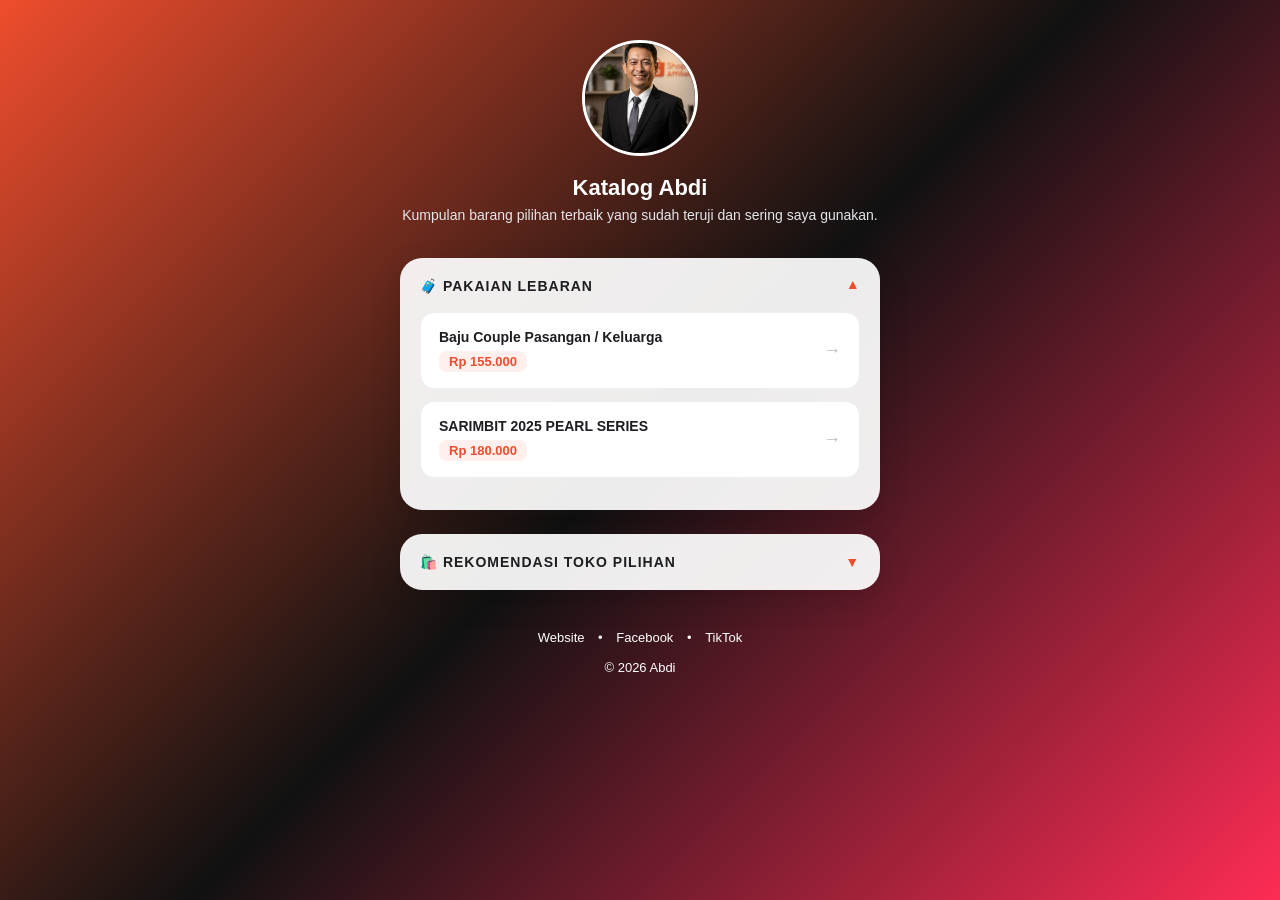
==== commit 1ef7c4dd: "Update index.html" ====
--- a/index.html
+++ b/index.html
@@ -1,372 +1,278 @@
 <!DOCTYPE html>
 <html lang="id">
 <head>
-    <meta charset="UTF-8">
-    <meta name="viewport" content="width=device-width, initial-scale=1.0">
-    <title>Rekomendasi Pilihan | abdisyaif.com</title>
-    
-    <link rel="icon" type="image/png" href="favicon.png">
-    
-    <style>
-        :root {
-            --primary: #ee4d2d; /* Warna khas Shopee */
-            --bg-color: #f0f2f5;
-            --text-main: #1c1e21;
-            --text-muted: #606770;
-            --card-bg: #ffffff;
-        }
-
-      body { 
-            font-family: -apple-system, BlinkMacSystemFont, "Segoe UI", Roboto, Helvetica, Arial, sans-serif; 
-            background: linear-gradient(135deg, #ee4d2d 0%, #111111 50%, #fe2c55 100%);
-            background-attachment: fixed; 
-            color: var(--text-main); 
-            margin: 0; 
-            padding: 0; 
-            line-height: 1.5;
-            min-height: 100vh;
-        }
-
-        .container { 
-            max-width: 480px; 
-            margin: 0 auto; 
-            padding: 40px 20px; 
-        }
-
-        /* Bagian Profil */
-        .profile-section { 
-            text-align: center; 
-            margin-bottom: 35px; 
-        }
-
-       .profile-img { 
-            width: 110px; 
-            height: 110px; 
-            border-radius: 50%; 
-            object-fit: cover;
-            border: 3px solid #ffffff;
-            box-shadow: -5px 5px 20px rgba(238, 77, 45, 0.8), 5px -5px 20px rgba(37, 244, 238, 0.8);
-            margin-bottom: 15px;
-        }
-
-        .profile-name { 
-            font-size: 22px; 
-            font-weight: 700; 
-            margin: 0 0 5px 0; 
-            letter-spacing: -0.5px;
-            color: #ffffff; 
-        }
-
-        .profile-bio { 
-            font-size: 15px; 
-            color: #e4e6eb; 
-            margin: 0; 
-        }
-        
-        /* Menu Lipat (Accordion / Details) - Premium Glassmorphism */
-        details.category-card { 
-            background: rgba(255, 255, 255, 0.92); 
-            backdrop-filter: blur(12px); 
-            -webkit-backdrop-filter: blur(12px);
-            border-radius: 24px; 
-            padding: 20px 24px; 
-            margin-bottom: 24px; 
-            box-shadow: 0 10px 30px rgba(0, 0, 0, 0.15); 
-            border: 1px solid rgba(255, 255, 255, 0.5); 
-            transition: all 0.3s ease;
-        }
-
-        /* Judul Menu Lipat */
-        summary.category-header { 
-            font-size: 14px; 
-            font-weight: 800; 
-            display: flex; 
-            justify-content: space-between;
-            align-items: center; 
-            color: #1c1e21;
-            text-transform: uppercase; 
-            letter-spacing: 1px; 
-            cursor: pointer;
-            list-style: none; /* Menyembunyikan panah bawaan browser */
-            outline: none;
-        }
-
-        /* Menyembunyikan panah bawaan di Safari/Chrome */
-        summary.category-header::-webkit-details-marker {
-            display: none;
-        }
-
-        /* Ikon Panah Buka Tutup */
-        .toggle-icon {
-            font-size: 18px;
-            transition: transform 0.3s ease;
-            color: var(--primary);
-        }
-
-        /* Putar ikon saat menu dibuka */
-        details[open] .toggle-icon {
-            transform: rotate(180deg);
-        }
-
-        /* Jarak antara judul dan isi saat dibuka */
-        details[open] summary.category-header {
-            margin-bottom: 20px;
-            border-bottom: 2px dashed #eaeaea;
-            padding-bottom: 15px;
-        }
-
-        /* Animasi Isi Konten */
-        .category-content {
-            animation: fadeIn 0.4s ease-in-out;
-        }
-
-        @keyframes fadeIn {
-            from { opacity: 0; transform: translateY(-10px); }
-            to { opacity: 1; transform: translateY(0); }
-        }
-
-        /* Tombol Link & Harga (Upgrade UI/UX) */
-        .link-item { 
-            display: flex; 
-            justify-content: space-between;
-            align-items: center;
-            background: #ffffff; 
-            padding: 16px 20px; 
-            margin-bottom: 14px; 
-            border-radius: 16px; 
-            text-decoration: none; 
-            color: #1c1e21; 
-            border: 1px solid #eaeaea; 
-            box-shadow: 0 2px 8px rgba(0,0,0,0.02);
-            transition: all 0.3s cubic-bezier(0.25, 0.8, 0.25, 1); 
-        }
-
-        .link-item:last-child {
-            margin-bottom: 0;
-        }
-
-        .link-item:hover { 
-            background: #ffffff; 
-            border-color: #ee4d2d; 
-            transform: translateY(-4px) scale(1.01); 
-            box-shadow: 0 12px 24px rgba(238, 77, 45, 0.15); 
-        }
-
-        /* Bagian Informasi Produk & Harga */
-        .item-info {
-            display: flex;
-            flex-direction: column;
-            gap: 6px;
-            padding-right: 15px;
-        }
-
-        .item-title {
-            font-weight: 600; 
-            font-size: 14px;
-            line-height: 1.4;
-        }
-
-        .item-price {
-            font-weight: 800;
-            font-size: 15px;
-            color: #ee4d2d; /* Warna Oranye Shopee */
-            background: #fff0ed;
-            padding: 4px 10px;
-            border-radius: 8px;
-            display: inline-block;
-            width: fit-content;
-        }
-
-        .link-item .arrow {
-            color: #ced4da;
-            font-size: 20px;
-            transition: all 0.3s ease;
-        }
-
-        .link-item:hover .arrow {
-            color: #ee4d2d;
-            transform: translateX(6px); 
-        }
-
-        /* Container iframe khusus agar responsif */
-        .iframe-container {
-            display: flex;
-            justify-content: center;
-            width: 100%;
-            overflow: hidden;
-            border-radius: 12px;
-            margin-top: 15px;
-        }
-
-        /* Footer Pro Upgrade */
-        .footer {
-            text-align: center;
-            margin-top: 40px;
-            font-size: 13px;
-            color: rgba(255, 255, 255, 0.7); 
-            padding-bottom: 40px;
-        }
-
-        .footer-links {
-            margin-bottom: 12px;
-        }
-
-        .footer-links a {
-            color: #ffffff;
-            text-decoration: none;
-            margin: 0 12px;
-            font-weight: 600;
-            letter-spacing: 0.5px;
-            transition: color 0.3s ease;
-        }
-
-        .footer-links a:hover {
-            color: #25f4ee; 
-        }
-    </style>
+<meta charset="UTF-8">
+<meta name="viewport" content="width=device-width, initial-scale=1.0">
+
+<title>Rekomendasi Pilihan | link.abdisyaif.com</title>
+
+<link rel="icon" type="image/png" href="favicon.png">
+
+<style>
+
+:root{
+--primary:#ee4d2d;
+--bg-color:#f0f2f5;
+--text-main:#1c1e21;
+--text-muted:#606770;
+--card-bg:#ffffff;
+}
+
+body{
+font-family:-apple-system,BlinkMacSystemFont,"Segoe UI",Roboto,Helvetica,Arial,sans-serif;
+background:linear-gradient(135deg,#ee4d2d 0%,#111111 50%,#fe2c55 100%);
+background-attachment:fixed;
+margin:0;
+color:#1c1e21;
+}
+
+.container{
+max-width:480px;
+margin:auto;
+padding:40px 20px;
+}
+
+/* PROFILE */
+
+.profile-section{
+text-align:center;
+margin-bottom:35px;
+}
+
+.profile-img{
+width:110px;
+height:110px;
+border-radius:50%;
+object-fit:cover;
+border:3px solid #fff;
+margin-bottom:15px;
+}
+
+.profile-name{
+font-size:22px;
+font-weight:700;
+margin:0;
+color:#fff;
+}
+
+.profile-bio{
+font-size:14px;
+color:#e4e6eb;
+margin-top:6px;
+}
+
+/* CARD */
+
+details.category-card{
+background:rgba(255,255,255,0.92);
+border-radius:22px;
+padding:20px;
+margin-bottom:24px;
+box-shadow:0 10px 30px rgba(0,0,0,0.15);
+}
+
+summary.category-header{
+font-size:14px;
+font-weight:800;
+display:flex;
+justify-content:space-between;
+align-items:center;
+cursor:pointer;
+text-transform:uppercase;
+letter-spacing:1px;
+list-style:none;
+}
+
+summary::-webkit-details-marker{
+display:none;
+}
+
+.toggle-icon{
+transition:0.3s;
+color:var(--primary);
+}
+
+details[open] .toggle-icon{
+transform:rotate(180deg);
+}
+
+.category-content{
+margin-top:18px;
+}
+
+/* LINK ITEM */
+
+.link-item{
+display:flex;
+justify-content:space-between;
+align-items:center;
+background:#fff;
+padding:16px 18px;
+margin-bottom:12px;
+border-radius:14px;
+text-decoration:none;
+color:#1c1e21;
+border:1px solid #eee;
+transition:0.25s;
+}
+
+.link-item:hover{
+border-color:#ee4d2d;
+transform:translateY(-3px);
+box-shadow:0 10px 20px rgba(238,77,45,0.15);
+}
+
+.item-info{
+display:flex;
+flex-direction:column;
+gap:6px;
+}
+
+.item-title{
+font-weight:600;
+font-size:14px;
+}
+
+.item-price{
+font-size:13px;
+font-weight:700;
+background:#fff0ed;
+color:#ee4d2d;
+padding:3px 10px;
+border-radius:8px;
+width:fit-content;
+}
+
+.arrow{
+font-size:18px;
+color:#bbb;
+}
+
+.footer{
+text-align:center;
+margin-top:40px;
+font-size:13px;
+color:#fff;
+}
+
+.footer a{
+color:#fff;
+text-decoration:none;
+margin:0 10px;
+}
+
+</style>
 </head>
+
 <body>
-    <div class="container">
-        
-        <div class="profile-section">
-            <img src="profile-img.jpg" alt="Profile" class="profile-img">
-            <h1 class="profile-name">Katalog Abdi</h1>
-            <p class="profile-bio">Kumpulan barang pilihan terbaik yang sudah teruji dan sering saya gunakan.</p>
-        </div>
-
-        <details class="category-card" open> <summary class="category-header">
-                <span>1. 🧳 Pakaian Lebaran</span>
-                <span class="toggle-icon">▼</span>
-            </summary>
-            <div class="category-content">
-                <a href="https://s.shopee.co.id/8ph03qdBiw" class="link-item" target="_blank">
-                    <div class="item-info">
-                        <span class="item-title">Baju Couple Pasangan / Keluarga Mewah Elegan</span>
-                        <span class="item-price">Rp 155.000</span>
-                    </div>
-                    <span class="arrow">→</span>
-                </a>
-                <a href="https://s.shopee.co.id/AKVnp5gEQy" class="link-item" target="_blank">
-                    <div class="item-info">
-                        <span class="item-title">SARIMBIT 2025 PEARL SERIES - DARK DENIM</span>
-                        <span class="item-price">Rp 180.000</span>
-                    </div>
-                    <span class="arrow">→</span>
-                </a>
-                <a href="https://s.shopee.co.id/9AJqRDMcTg" class="link-item" target="_blank">
-                    <div class="item-info">
-                        <span class="item-title">Azkana Batik Gamis Brokat Couple Remaja</span>
-                        <span class="item-price">Rp 120.000</span>
-                    </div>
-                    <span class="arrow">→</span>
-                </a>
-                <a href="https://s.shopee.co.id/9fG72H3wzF" class="link-item" target="_blank">
-                    <div class="item-info">
-                        <span class="item-title">Ventedaily Daniza Family Sarimbit 2026</span>
-                        <span class="item-price">Rp 210.000</span>
-                    </div>
-                    <span class="arrow">→</span>
-                </a>
-            </div>
-        </details>
-
-        <details class="category-card">
-            <summary class="category-header">
-                <span>2. 💻 Setup Coding & Web Dev</span>
-                <span class="toggle-icon">▼</span>
-            </summary>
-            <div class="category-content">
-                <a href="LINK_SHOPEE_DISINI" class="link-item" target="_blank">
-                    <div class="item-info">
-                        <span class="item-title">Keyboard Mechanical Wireless RGB</span>
-                        <span class="item-price">Rp 450.000</span>
-                    </div>
-                    <span class="arrow">→</span>
-                </a>
-                <a href="LINK_SHOPEE_DISINI" class="link-item" target="_blank">
-                    <div class="item-info">
-                        <span class="item-title">Mouse Vertikal Ergonomis Anti Pegal</span>
-                        <span class="item-price">Rp 250.000</span>
-                    </div>
-                    <span class="arrow">→</span>
-                </a>
-                <a href="LINK_SHOPEE_DISINI" class="link-item" target="_blank">
-                    <div class="item-info">
-                        <span class="item-title">Stand Laptop / Tablet Aluminium Kuat</span>
-                        <span class="item-price">Rp 135.000</span>
-                    </div>
-                    <span class="arrow">→</span>
-                </a>
-            </div>
-        </details>
-
-        <details class="category-card">
-            <summary class="category-header">
-                <span>3. 🎥 Gear Kreator & Ads</span>
-                <span class="toggle-icon">▼</span>
-            </summary>
-            <div class="category-content">
-                <a href="LINK_SHOPEE_DISINI" class="link-item" target="_blank">
-                    <div class="item-info">
-                        <span class="item-title">Microphone Wireless Clip-on Jernih</span>
-                        <span class="item-price">Rp 185.000</span>
-                    </div>
-                    <span class="arrow">→</span>
-                </a>
-                <a href="LINK_SHOPEE_DISINI" class="link-item" target="_blank">
-                    <div class="item-info">
-                        <span class="item-title">Ring Light 26cm + Tripod Studio 2M</span>
-                        <span class="item-price">Rp 95.000</span>
-                    </div>
-                    <span class="arrow">→</span>
-                </a>
-            </div>
-        </details>
-
-        <details class="category-card">
-            <summary class="category-header">
-                <span>4. 👕 Fashion & Daily Wear</span>
-                <span class="toggle-icon">▼</span>
-            </summary>
-            <div class="category-content">
-                <a href="LINK_SHOPEE_DISINI" class="link-item" target="_blank">
-                    <div class="item-info">
-                        <span class="item-title">Kaos Polos Cotton Combed 30s Premium</span>
-                        <span class="item-price">Rp 35.000</span>
-                    </div>
-                    <span class="arrow">→</span>
-                </a>
-                <a href="LINK_SHOPEE_DISINI" class="link-item" target="_blank">
-                    <div class="item-info">
-                        <span class="item-title">Sneakers Casual Pria / Sepatu Jalan</span>
-                        <span class="item-price">Rp 190.000</span>
-                    </div>
-                    <span class="arrow">→</span>
-                </a>
-            </div>
-        </details>
-
-        <details class="category-card" open>
-            <summary class="category-header">
-                <span>📱 Postingan Terbaru</span>
-                <span class="toggle-icon">▼</span>
-            </summary>
-            <div class="category-content">
-                <div class="iframe-container">
-                    <iframe src="https://www.facebook.com/plugins/post.php?href=https%3A%2F%2Fwww.facebook.com%2Fpermalink.php%3Fstory_fbid%3Dpfbid02dsQit1qGiA2AaQjWmEbW8w5V48qZBqmXisScyNWSgWm8MKDvRsN7XXFY15aE6aP9l%26id%3D61583923666531&show_text=true&width=500" width="100%" height="512" style="border:none;overflow:hidden; max-width: 500px;" scrolling="no" frameborder="0" allowfullscreen="true" allow="autoplay; clipboard-write; encrypted-media; picture-in-picture; web-share"></iframe>
-                </div>
-            </div>
-        </details>
-
-        <div class="footer">
-            <div class="footer-links">
-                <a href="https://abdisyaif.com" target="_blank">Website</a> •
-                <a href="https://www.facebook.com/Samba06" target="_blank">Facebook</a> •
-                <a href="https://www.tiktok.com/@abdi.syaif?_r=1&_t=ZS-94dPt4PjBWj" target="_blank">TikTok</a>
-            </div>
-            © 2026 Abdi. Kumpulan Rekomendasi Pilihan.
-        </div>
-
-    </div>
+
+<div class="container">
+
+<div class="profile-section">
+<img src="profile-img.jpg" class="profile-img">
+<h1 class="profile-name">Katalog Abdi</h1>
+<p class="profile-bio">Kumpulan barang pilihan terbaik yang sudah teruji dan sering saya gunakan.</p>
+</div>
+
+<!-- PRODUK PILIHAN -->
+
+<details class="category-card" open>
+<summary class="category-header">
+<span>🧳 Pakaian Lebaran</span>
+<span class="toggle-icon">▼</span>
+</summary>
+
+<div class="category-content">
+
+<a href="https://s.shopee.co.id/8ph03qdBiw" class="link-item" target="_blank">
+<div class="item-info">
+<span class="item-title">Baju Couple Pasangan / Keluarga</span>
+<span class="item-price">Rp 155.000</span>
+</div>
+<span class="arrow">→</span>
+</a>
+
+<a href="https://s.shopee.co.id/AKVnp5gEQy" class="link-item" target="_blank">
+<div class="item-info">
+<span class="item-title">SARIMBIT 2025 PEARL SERIES</span>
+<span class="item-price">Rp 180.000</span>
+</div>
+<span class="arrow">→</span>
+</a>
+
+</div>
+</details>
+
+
+<!-- TOKO SHOPEE OTOMATIS -->
+
+<details class="category-card">
+<summary class="category-header">
+<span>🛍️ Rekomendasi Toko Pilihan</span>
+<span class="toggle-icon">▼</span>
+</summary>
+
+<div class="category-content" id="shop-container">
+
+<!-- AUTO FROM JS -->
+
+</div>
+
+</details>
+
+
+<div class="footer">
+
+<a href="https://abdisyaif.com" target="_blank">Website</a> •
+
+<a href="https://www.facebook.com/Samba06" target="_blank">Facebook</a> •
+
+<a href="https://www.tiktok.com/@abdi.syaif" target="_blank">TikTok</a>
+
+<br><br>
+
+© 2026 Abdi
+
+</div>
+
+</div>
+
+
+<script src="shops.js"></script>
+
+<script>
+
+const container=document.getElementById("shop-container");
+
+shops.forEach(shop=>{
+
+const item=document.createElement("a");
+
+item.href=shop.link;
+
+item.className="link-item";
+
+item.target="_blank";
+
+item.innerHTML=`
+
+<div class="item-info">
+
+<span class="item-title">${shop.name}</span>
+
+<span class="item-price">Buka Toko</span>
+
+</div>
+
+<span class="arrow">→</span>
+
+`;
+
+container.appendChild(item);
+
+});
+
+</script>
+
 </body>
 </html>
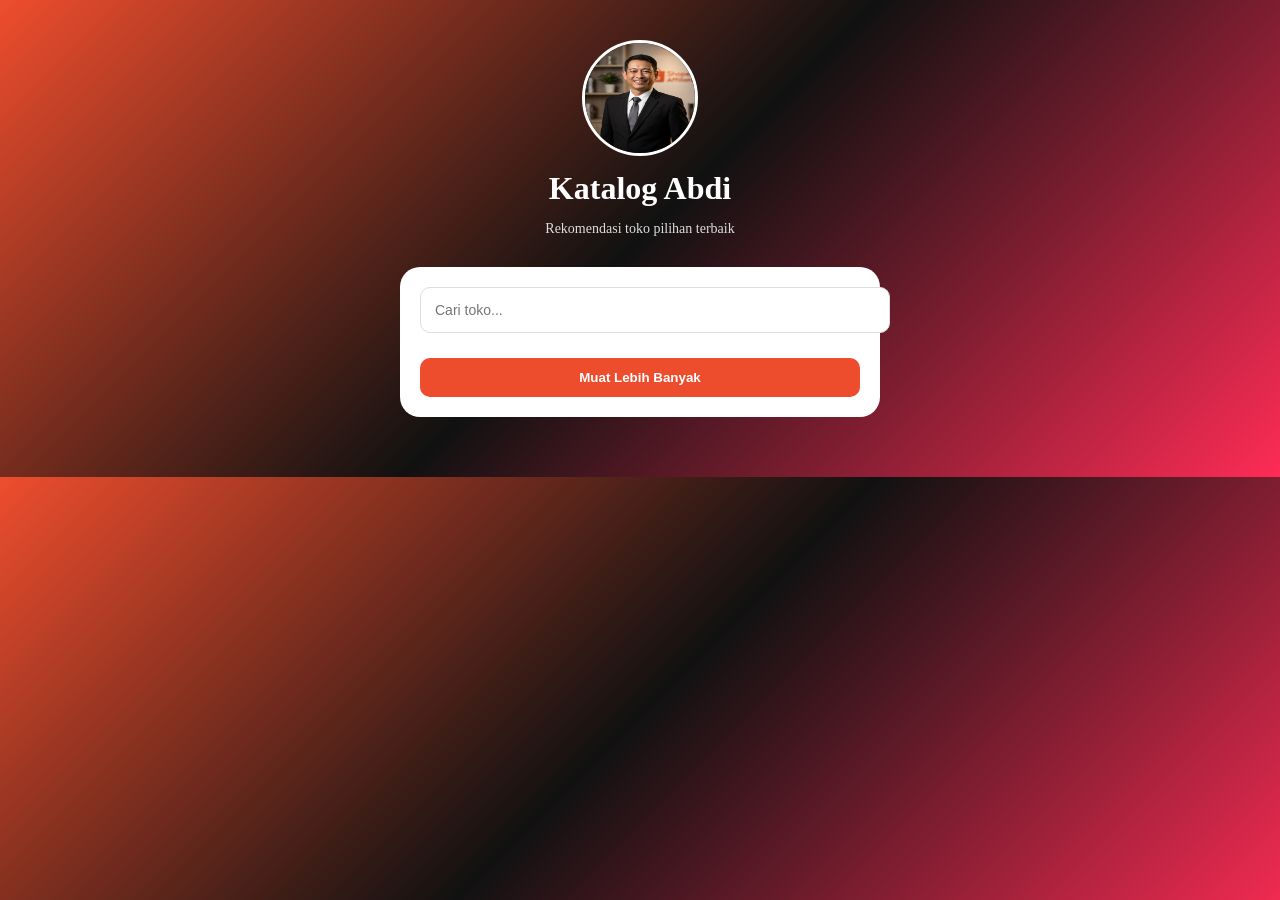
==== commit e60c7283: "Update index.html" ====
--- a/index.html
+++ b/index.html
@@ -1,29 +1,19 @@
 <!DOCTYPE html>
 <html lang="id">
 <head>
+
 <meta charset="UTF-8">
-<meta name="viewport" content="width=device-width, initial-scale=1.0">
+<meta name="viewport" content="width=device-width,initial-scale=1.0">
 
-<title>Rekomendasi Pilihan | link.abdisyaif.com</title>
-
-<link rel="icon" type="image/png" href="favicon.png">
+<title>Katalog Abdi | link.abdisyaif.com</title>
 
 <style>
 
-:root{
---primary:#ee4d2d;
---bg-color:#f0f2f5;
---text-main:#1c1e21;
---text-muted:#606770;
---card-bg:#ffffff;
-}
-
 body{
-font-family:-apple-system,BlinkMacSystemFont,"Segoe UI",Roboto,Helvetica,Arial,sans-serif;
-background:linear-gradient(135deg,#ee4d2d 0%,#111111 50%,#fe2c55 100%);
-background-attachment:fixed;
+font-family:-apple-system,BlinkMacSystemFont,Segoe UI,Roboto;
+background:linear-gradient(135deg,#ee4d2d,#111,#fe2c55);
 margin:0;
-color:#1c1e21;
+color:#111;
 }
 
 .container{
@@ -32,245 +22,175 @@
 padding:40px 20px;
 }
 
-/* PROFILE */
-
-.profile-section{
+.profile{
 text-align:center;
-margin-bottom:35px;
+margin-bottom:30px;
 }
 
-.profile-img{
+.profile img{
 width:110px;
 height:110px;
 border-radius:50%;
-object-fit:cover;
-border:3px solid #fff;
-margin-bottom:15px;
+border:3px solid white;
 }
 
-.profile-name{
-font-size:22px;
-font-weight:700;
-margin:0;
-color:#fff;
+.profile h1{
+color:white;
+margin:10px 0 5px;
 }
 
-.profile-bio{
+.profile p{
+color:#ddd;
 font-size:14px;
-color:#e4e6eb;
-margin-top:6px;
 }
 
-/* CARD */
-
-details.category-card{
-background:rgba(255,255,255,0.92);
-border-radius:22px;
+.card{
+background:white;
 padding:20px;
-margin-bottom:24px;
-box-shadow:0 10px 30px rgba(0,0,0,0.15);
+border-radius:20px;
+margin-bottom:20px;
 }
 
-summary.category-header{
+.search{
+width:100%;
+padding:14px;
+border-radius:10px;
+border:1px solid #ddd;
+margin-bottom:15px;
 font-size:14px;
-font-weight:800;
+}
+
+.link{
 display:flex;
 justify-content:space-between;
 align-items:center;
-cursor:pointer;
-text-transform:uppercase;
-letter-spacing:1px;
-list-style:none;
+padding:14px;
+border-radius:12px;
+border:1px solid #eee;
+margin-bottom:10px;
+text-decoration:none;
+color:#111;
 }
 
-summary::-webkit-details-marker{
-display:none;
+.link:hover{
+border-color:#ee4d2d;
 }
 
-.toggle-icon{
-transition:0.3s;
-color:var(--primary);
+.title{
+font-size:14px;
+font-weight:600;
 }
 
-details[open] .toggle-icon{
-transform:rotate(180deg);
+.badge{
+font-size:12px;
+background:#fff0ed;
+color:#ee4d2d;
+padding:3px 8px;
+border-radius:6px;
 }
 
-.category-content{
-margin-top:18px;
-}
-
-/* LINK ITEM */
-
-.link-item{
-display:flex;
-justify-content:space-between;
-align-items:center;
-background:#fff;
-padding:16px 18px;
-margin-bottom:12px;
-border-radius:14px;
-text-decoration:none;
-color:#1c1e21;
-border:1px solid #eee;
-transition:0.25s;
-}
-
-.link-item:hover{
-border-color:#ee4d2d;
-transform:translateY(-3px);
-box-shadow:0 10px 20px rgba(238,77,45,0.15);
-}
-
-.item-info{
-display:flex;
-flex-direction:column;
-gap:6px;
-}
-
-.item-title{
+.loadmore{
+width:100%;
+padding:12px;
+border:none;
+border-radius:10px;
+background:#ee4d2d;
+color:white;
 font-weight:600;
-font-size:14px;
-}
-
-.item-price{
-font-size:13px;
-font-weight:700;
-background:#fff0ed;
-color:#ee4d2d;
-padding:3px 10px;
-border-radius:8px;
-width:fit-content;
-}
-
-.arrow{
-font-size:18px;
-color:#bbb;
-}
-
-.footer{
-text-align:center;
-margin-top:40px;
-font-size:13px;
-color:#fff;
-}
-
-.footer a{
-color:#fff;
-text-decoration:none;
-margin:0 10px;
+cursor:pointer;
+margin-top:10px;
 }
 
 </style>
+
 </head>
 
 <body>
 
 <div class="container">
 
-<div class="profile-section">
-<img src="profile-img.jpg" class="profile-img">
-<h1 class="profile-name">Katalog Abdi</h1>
-<p class="profile-bio">Kumpulan barang pilihan terbaik yang sudah teruji dan sering saya gunakan.</p>
+<div class="profile">
+<img src="profile-img.jpg">
+<h1>Katalog Abdi</h1>
+<p>Rekomendasi toko pilihan terbaik</p>
 </div>
 
-<!-- PRODUK PILIHAN -->
+<div class="card">
 
-<details class="category-card" open>
-<summary class="category-header">
-<span>🧳 Pakaian Lebaran</span>
-<span class="toggle-icon">▼</span>
-</summary>
+<input id="search" class="search" placeholder="Cari toko...">
 
-<div class="category-content">
+<div id="shop-list"></div>
 
-<a href="https://s.shopee.co.id/8ph03qdBiw" class="link-item" target="_blank">
-<div class="item-info">
-<span class="item-title">Baju Couple Pasangan / Keluarga</span>
-<span class="item-price">Rp 155.000</span>
-</div>
-<span class="arrow">→</span>
-</a>
-
-<a href="https://s.shopee.co.id/AKVnp5gEQy" class="link-item" target="_blank">
-<div class="item-info">
-<span class="item-title">SARIMBIT 2025 PEARL SERIES</span>
-<span class="item-price">Rp 180.000</span>
-</div>
-<span class="arrow">→</span>
-</a>
-
-</div>
-</details>
-
-
-<!-- TOKO SHOPEE OTOMATIS -->
-
-<details class="category-card">
-<summary class="category-header">
-<span>🛍️ Rekomendasi Toko Pilihan</span>
-<span class="toggle-icon">▼</span>
-</summary>
-
-<div class="category-content" id="shop-container">
-
-<!-- AUTO FROM JS -->
-
-</div>
-
-</details>
-
-
-<div class="footer">
-
-<a href="https://abdisyaif.com" target="_blank">Website</a> •
-
-<a href="https://www.facebook.com/Samba06" target="_blank">Facebook</a> •
-
-<a href="https://www.tiktok.com/@abdi.syaif" target="_blank">TikTok</a>
-
-<br><br>
-
-© 2026 Abdi
+<button id="loadMore" class="loadmore">Muat Lebih Banyak</button>
 
 </div>
 
 </div>
 
-
-<script src="shops.js"></script>
-
 <script>
 
-const container=document.getElementById("shop-container");
+let shops=[]
+let filtered=[]
+let limit=30
+let index=0
 
-shops.forEach(shop=>{
+const list=document.getElementById("shop-list")
+const search=document.getElementById("search")
+const loadMore=document.getElementById("loadMore")
 
-const item=document.createElement("a");
+fetch("shops.json")
+.then(r=>r.json())
+.then(data=>{
+shops=data
+filtered=shops
+render()
+})
 
-item.href=shop.link;
+function render(){
 
-item.className="link-item";
+const slice=filtered.slice(index,index+limit)
 
-item.target="_blank";
+slice.forEach(shop=>{
 
-item.innerHTML=`
+const a=document.createElement("a")
 
-<div class="item-info">
+a.href=shop.link
+a.target="_blank"
+a.className="link"
 
-<span class="item-title">${shop.name}</span>
+a.innerHTML=`
+<span class="title">${shop.name}</span>
+<span class="badge">Buka</span>
+`
 
-<span class="item-price">Buka Toko</span>
+list.appendChild(a)
 
-</div>
+})
 
-<span class="arrow">→</span>
+index+=limit
 
-`;
+if(index>=filtered.length){
+loadMore.style.display="none"
+}
 
-container.appendChild(item);
+}
 
-});
+loadMore.onclick=render
+
+search.oninput=()=>{
+
+list.innerHTML=""
+index=0
+
+const q=search.value.toLowerCase()
+
+filtered=shops.filter(s=>s.name.toLowerCase().includes(q))
+
+loadMore.style.display="block"
+
+render()
+
+}
 
 </script>
 
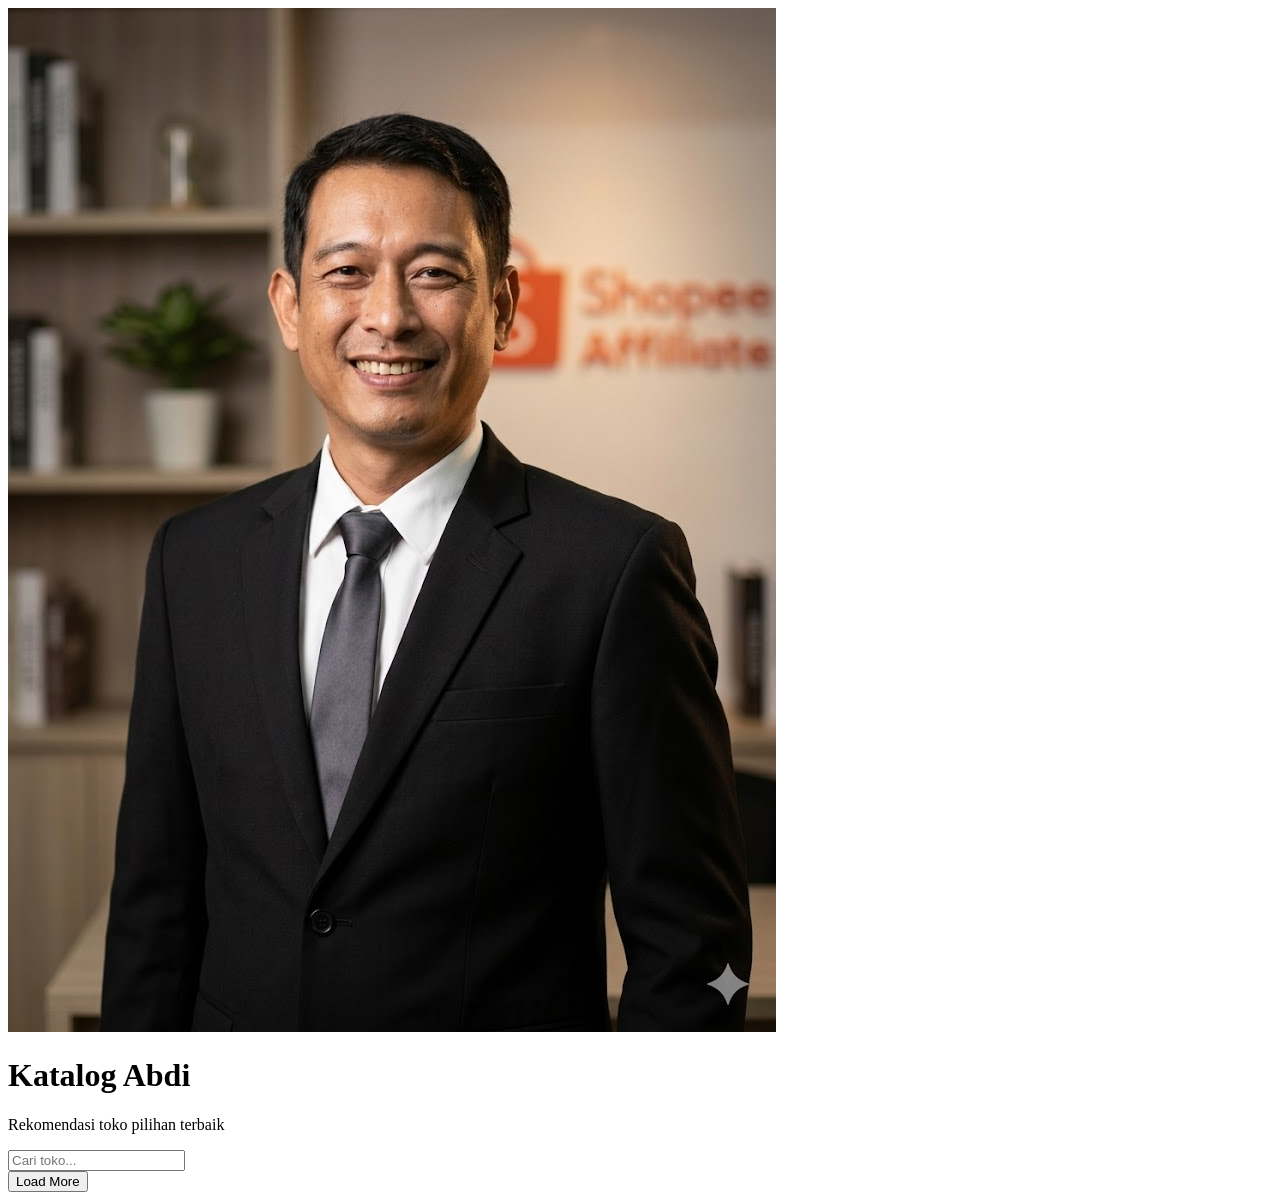
==== commit bb6e889b: "Update index.html" ====
--- a/index.html
+++ b/index.html
@@ -3,105 +3,11 @@
 <head>
 
 <meta charset="UTF-8">
-<meta name="viewport" content="width=device-width,initial-scale=1.0">
+<meta name="viewport" content="width=device-width,initial-scale=1">
 
-<title>Katalog Abdi | link.abdisyaif.com</title>
+<title>Katalog Shopee | link.abdisyaif.com</title>
 
-<style>
-
-body{
-font-family:-apple-system,BlinkMacSystemFont,Segoe UI,Roboto;
-background:linear-gradient(135deg,#ee4d2d,#111,#fe2c55);
-margin:0;
-color:#111;
-}
-
-.container{
-max-width:480px;
-margin:auto;
-padding:40px 20px;
-}
-
-.profile{
-text-align:center;
-margin-bottom:30px;
-}
-
-.profile img{
-width:110px;
-height:110px;
-border-radius:50%;
-border:3px solid white;
-}
-
-.profile h1{
-color:white;
-margin:10px 0 5px;
-}
-
-.profile p{
-color:#ddd;
-font-size:14px;
-}
-
-.card{
-background:white;
-padding:20px;
-border-radius:20px;
-margin-bottom:20px;
-}
-
-.search{
-width:100%;
-padding:14px;
-border-radius:10px;
-border:1px solid #ddd;
-margin-bottom:15px;
-font-size:14px;
-}
-
-.link{
-display:flex;
-justify-content:space-between;
-align-items:center;
-padding:14px;
-border-radius:12px;
-border:1px solid #eee;
-margin-bottom:10px;
-text-decoration:none;
-color:#111;
-}
-
-.link:hover{
-border-color:#ee4d2d;
-}
-
-.title{
-font-size:14px;
-font-weight:600;
-}
-
-.badge{
-font-size:12px;
-background:#fff0ed;
-color:#ee4d2d;
-padding:3px 8px;
-border-radius:6px;
-}
-
-.loadmore{
-width:100%;
-padding:12px;
-border:none;
-border-radius:10px;
-background:#ee4d2d;
-color:white;
-font-weight:600;
-cursor:pointer;
-margin-top:10px;
-}
-
-</style>
+<link rel="stylesheet" href="style.css">
 
 </head>
 
@@ -110,89 +16,30 @@
 <div class="container">
 
 <div class="profile">
+
 <img src="profile-img.jpg">
+
 <h1>Katalog Abdi</h1>
+
 <p>Rekomendasi toko pilihan terbaik</p>
+
 </div>
 
 <div class="card">
 
-<input id="search" class="search" placeholder="Cari toko...">
+<input id="search" placeholder="Cari toko..." class="search">
+
+<div id="categories"></div>
 
 <div id="shop-list"></div>
 
-<button id="loadMore" class="loadmore">Muat Lebih Banyak</button>
+<button id="loadMore" class="load">Load More</button>
 
 </div>
 
 </div>
 
-<script>
-
-let shops=[]
-let filtered=[]
-let limit=30
-let index=0
-
-const list=document.getElementById("shop-list")
-const search=document.getElementById("search")
-const loadMore=document.getElementById("loadMore")
-
-fetch("shops.json")
-.then(r=>r.json())
-.then(data=>{
-shops=data
-filtered=shops
-render()
-})
-
-function render(){
-
-const slice=filtered.slice(index,index+limit)
-
-slice.forEach(shop=>{
-
-const a=document.createElement("a")
-
-a.href=shop.link
-a.target="_blank"
-a.className="link"
-
-a.innerHTML=`
-<span class="title">${shop.name}</span>
-<span class="badge">Buka</span>
-`
-
-list.appendChild(a)
-
-})
-
-index+=limit
-
-if(index>=filtered.length){
-loadMore.style.display="none"
-}
-
-}
-
-loadMore.onclick=render
-
-search.oninput=()=>{
-
-list.innerHTML=""
-index=0
-
-const q=search.value.toLowerCase()
-
-filtered=shops.filter(s=>s.name.toLowerCase().includes(q))
-
-loadMore.style.display="block"
-
-render()
-
-}
-
-</script>
+<script src="script.js"></script>
 
 </body>
 </html>
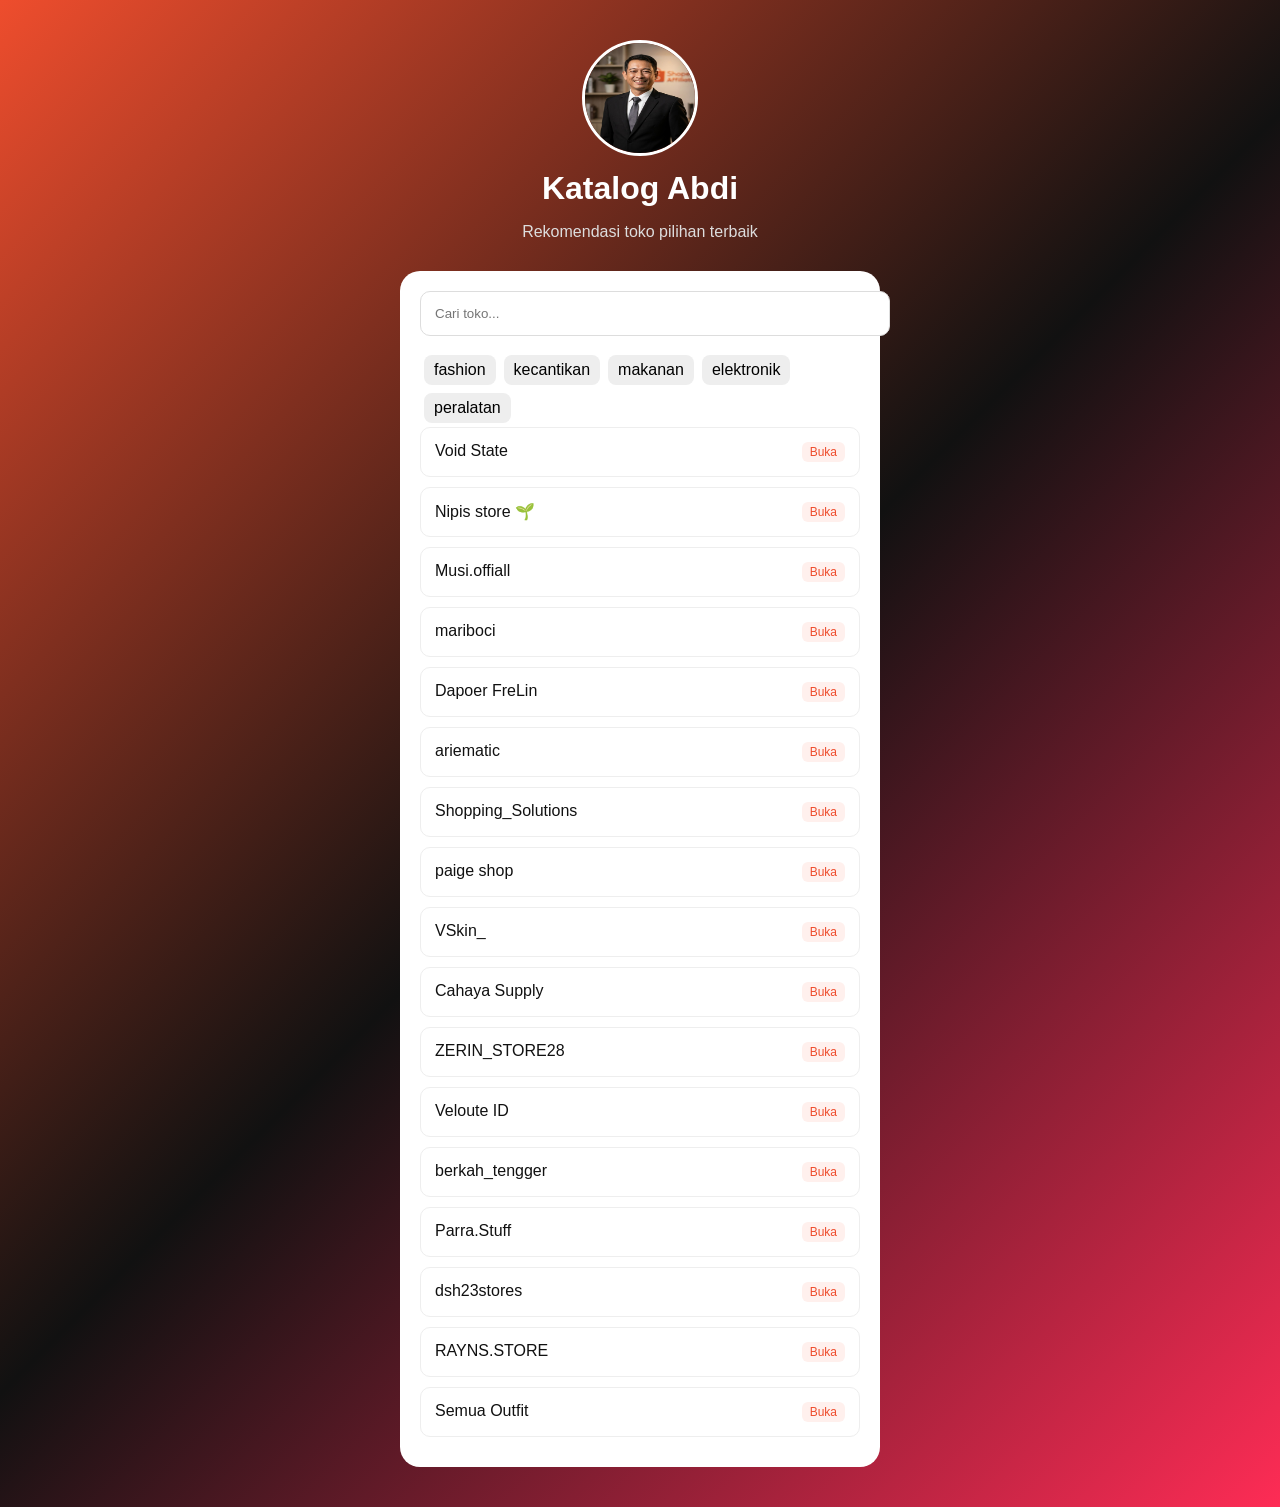
==== commit 2ee47015: "Update index.html" ====
--- a/index.html
+++ b/index.html
@@ -8,6 +8,22 @@
 <title>Katalog Shopee | link.abdisyaif.com</title>
 
 <link rel="stylesheet" href="style.css">
+
+<!-- Google Analytics -->
+
+<script async src="https://www.googletagmanager.com/gtag/js?id=G-XXXXXXXX"></script>
+
+<script>
+
+window.dataLayer = window.dataLayer || []
+
+function gtag(){dataLayer.push(arguments)}
+
+gtag('js', new Date())
+
+gtag('config', 'G-XXXXXXXX')
+
+</script>
 
 </head>
 
--- a/style.css
+++ b/style.css
@@ -0,0 +1,94 @@
+body{
+font-family:Arial;
+margin:0;
+background:linear-gradient(135deg,#ee4d2d,#111,#fe2c55);
+}
+
+.container{
+max-width:480px;
+margin:auto;
+padding:40px 20px;
+}
+
+.profile{
+text-align:center;
+margin-bottom:30px;
+}
+
+.profile img{
+width:110px;
+height:110px;
+border-radius:50%;
+border:3px solid white;
+}
+
+.profile h1{
+color:white;
+margin:10px 0;
+}
+
+.profile p{
+color:#ddd;
+}
+
+.card{
+background:white;
+padding:20px;
+border-radius:20px;
+}
+
+.search{
+width:100%;
+padding:14px;
+border-radius:10px;
+border:1px solid #ddd;
+margin-bottom:15px;
+}
+
+.link{
+display:flex;
+justify-content:space-between;
+padding:14px;
+border-radius:10px;
+border:1px solid #eee;
+margin-bottom:10px;
+text-decoration:none;
+color:#111;
+}
+
+.link:hover{
+border-color:#ee4d2d;
+}
+
+.badge{
+background:#fff0ed;
+color:#ee4d2d;
+padding:3px 8px;
+border-radius:6px;
+font-size:12px;
+}
+
+.category{
+display:inline-block;
+background:#eee;
+padding:6px 10px;
+margin:4px;
+border-radius:8px;
+cursor:pointer;
+}
+
+.category:hover{
+background:#ee4d2d;
+color:white;
+}
+
+.load{
+width:100%;
+padding:12px;
+background:#ee4d2d;
+color:white;
+border:none;
+border-radius:10px;
+margin-top:10px;
+cursor:pointer;
+}
